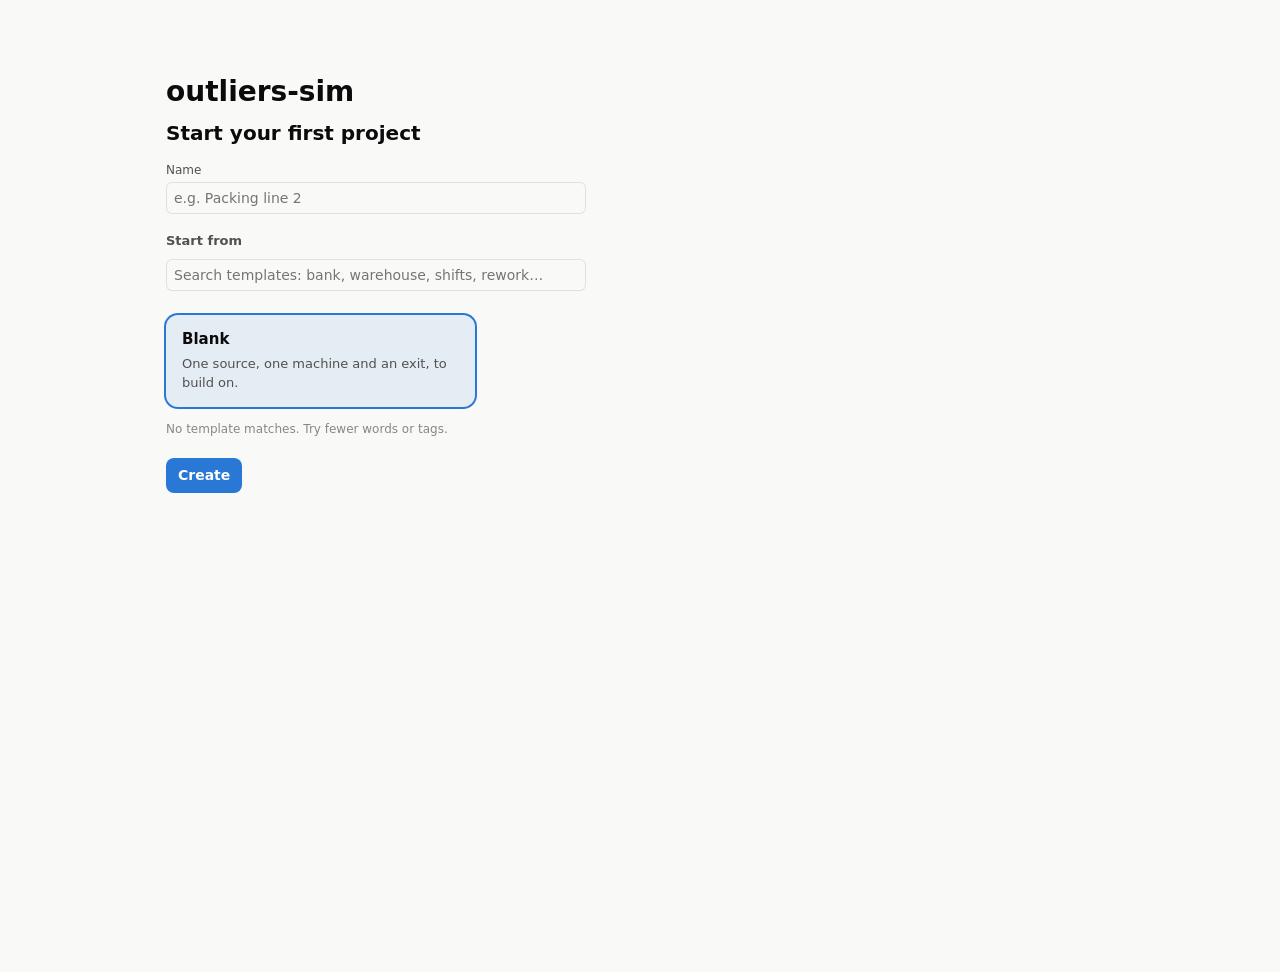
==== crates/cli/src/web/index.html @ a1c7b261 "Turn the examples into templates new projects start from A new data folder has no projects: the page" ====
<!doctype html>
<html lang="en">
<head>
<meta charset="utf-8">
<meta name="viewport" content="width=device-width, initial-scale=1">
<title>outliers-sim</title>
<link rel="stylesheet" href="common.css">
</head>
<body>
<main class="doors">
  <h1>outliers-sim</h1>
  <p id="lead">Discrete event simulation. Pick a project to work on.</p>
  <div id="notice"></div>
  <section id="create"></section>
  <div class="door-grid" id="projects"></div>
  <section id="archived"></section>
</main>
<script src="common.js"></script>
<script src="index.js"></script>
</body>
</html>
---- crates/cli/src/web/common.css ----
/* Shared styles for the outliers-sim pages. Light and dark tokens match the report. */
  :root {
    color-scheme: light;
    --page: #f9f9f7;
    --surface: #fcfcfb;
    --ink: #0b0b0b;
    --ink-2: #52514e;
    --muted: #898781;
    --grid: #e1e0d9;
    --axis: #c3c2b7;
    --ring: rgba(11, 11, 11, 0.10);
    --accent: #2a78d6;
    --accent-ink: #ffffff;
    --accent-wash: rgba(42, 120, 214, 0.10);
    --danger: #d03b3b;
    --danger-wash: rgba(208, 59, 59, 0.08);
    --changed: #eda100;
    --good: #1a8452;
    --good-wash: rgba(26, 132, 82, 0.10);
    /* Server states: same as the report (dataviz reference palette). */
    --busy: #2a78d6;
    --blocked: #eb6834;
    --failed: #1baf7a;
    --idle: #d6d5ce;
    --off: #898781;
    --belt: #b9b8b0;
    --part: #c98500;
    --object: #e4e3dc;
    /* Part types in the animation: distinct from the server-state colors. */
    --type-0: #c98500; --type-1: #7c4dcc; --type-2: #c2408a; --type-3: #0f8f99; --type-4: #8a5a2b; --type-5: #4b5563;
  }
  @media (prefers-color-scheme: dark) {
    :root:not([data-theme="light"]) {
      color-scheme: dark;
      --page: #0d0d0d; --surface: #1a1a19; --ink: #ffffff; --ink-2: #c3c2b7; --muted: #898781;
      --grid: #2c2c2a; --axis: #383835; --ring: rgba(255, 255, 255, 0.10);
      --accent: #3987e5; --accent-ink: #0b0b0b; --accent-wash: rgba(57, 135, 229, 0.16);
      --danger: #e66767; --danger-wash: rgba(230, 103, 103, 0.12); --changed: #c98500;
      --good: #3dbb84; --good-wash: rgba(61, 187, 132, 0.14);
      --busy: #3987e5; --blocked: #d95926; --failed: #199e70; --idle: #4a4a46; --off: #6b6a66;
      --belt: #4a4a46; --part: #eda100; --object: #2c2c2a;
      --type-0: #eda100; --type-1: #a98af0; --type-2: #e872b0; --type-3: #3fc1cb; --type-4: #c08a55; --type-5: #9ca3af;
    }
  }
  :root[data-theme="dark"] {
    color-scheme: dark;
    --page: #0d0d0d; --surface: #1a1a19; --ink: #ffffff; --ink-2: #c3c2b7; --muted: #898781;
    --grid: #2c2c2a; --axis: #383835; --ring: rgba(255, 255, 255, 0.10);
    --accent: #3987e5; --accent-ink: #0b0b0b; --accent-wash: rgba(57, 135, 229, 0.16);
    --danger: #e66767; --danger-wash: rgba(230, 103, 103, 0.12); --changed: #c98500;
    --good: #3dbb84; --good-wash: rgba(61, 187, 132, 0.14);
    --busy: #3987e5; --blocked: #d95926; --failed: #199e70; --idle: #4a4a46; --off: #6b6a66;
    --belt: #4a4a46; --part: #eda100; --object: #2c2c2a;
    --type-0: #eda100; --type-1: #a98af0; --type-2: #e872b0; --type-3: #3fc1cb; --type-4: #c08a55; --type-5: #9ca3af;
  }

  * { box-sizing: border-box; }
  html, body { height: 100%; }
  body {
    margin: 0; background: var(--page); color: var(--ink);
    font: 14px/1.45 system-ui, -apple-system, "Segoe UI", sans-serif;
  }
  button, input, select, textarea { font: inherit; color: inherit; }
  button {
    border: 0; border-radius: 8px; padding: 7px 12px; cursor: pointer;
    background: var(--surface); box-shadow: 0 0 0 1px var(--ring);
  }
  button:hover { box-shadow: 0 0 0 1px var(--axis); }
  button.primary, a.button.primary { background: var(--accent); color: var(--accent-ink); box-shadow: none; font-weight: 600; }
  a.button { display: inline-block; text-decoration: none; color: inherit; border-radius: 8px; padding: 7px 12px; background: var(--surface); box-shadow: 0 0 0 1px var(--ring); }
  a.button:hover { box-shadow: 0 0 0 1px var(--axis); }
  button:disabled { opacity: 0.5; cursor: default; }
  input, select, textarea {
    width: 100%; padding: 6px 8px; border-radius: 6px; border: 0;
    background: var(--page); box-shadow: inset 0 0 0 1px var(--ring);
  }
  textarea { resize: vertical; }
  input:focus, select:focus, textarea:focus, button:focus-visible { outline: 2px solid var(--accent); outline-offset: 1px; }

  .shell { display: flex; flex-direction: column; height: 100%; }
  .topbar { display: flex; align-items: center; gap: 16px; flex-wrap: wrap; padding: 10px 16px; background: var(--surface); box-shadow: 0 1px 0 var(--ring); position: relative; z-index: 1; }
  .topbar .back { color: var(--muted); text-decoration: none; font-size: 13px; }
  .topbar .back:hover { color: var(--accent); }
  .topbar #project-name { font-size: 16px; flex: 1; min-width: 0; overflow: hidden; text-overflow: ellipsis; white-space: nowrap; }
  .topbar .pages { display: flex; gap: 4px; }
  .topbar .pages a { text-decoration: none; color: var(--ink-2); padding: 6px 12px; border-radius: 8px; font-size: 13px; }
  .topbar .pages a:hover { background: var(--accent-wash); }
  .topbar .pages a.current { background: var(--accent-wash); color: var(--ink); font-weight: 600; }
  .app { display: grid; grid-template-columns: 220px 1fr; flex: 1; min-height: 0; }
  .app.single { grid-template-columns: 1fr; }
  aside {
    background: var(--surface); box-shadow: 1px 0 0 var(--ring);
    overflow-y: auto; padding: 16px 12px;
  }
  aside h2 { font-size: 12px; text-transform: uppercase; letter-spacing: 0.04em; color: var(--muted); margin: 2px 4px 6px; font-weight: 600; }
  .list button {
    display: block; width: 100%; text-align: left; box-shadow: none; background: none;
    padding: 6px 8px; border-radius: 6px;
  }
  .list button:hover { background: var(--accent-wash); }
  .list button.current { background: var(--accent-wash); font-weight: 600; }
  .list .sub { display: block; color: var(--muted); font-size: 12px; font-weight: 400; }
  .badge { font-size: 11px; padding: 1px 6px; border-radius: 99px; background: var(--page); color: var(--ink-2); box-shadow: 0 0 0 1px var(--ring); }
  .badge.bad { color: var(--danger); }

  main { overflow-y: auto; padding: 20px 24px 40px; min-width: 0; }
  .empty { color: var(--muted); margin-top: 80px; text-align: center; }
  .head { display: flex; align-items: flex-end; gap: 16px; flex-wrap: wrap; margin-bottom: 14px; }
  .head .titles { flex: 1; min-width: 240px; }
  .head h2 { font-size: 22px; margin: 0; }
  .head p { margin: 2px 0 0; color: var(--ink-2); }
  .tabs { display: flex; gap: 4px; margin: 4px 0 14px; border-bottom: 1px solid var(--grid); }
  .tabs button { box-shadow: none; background: none; border-radius: 6px 6px 0 0; padding: 8px 14px; color: var(--ink-2); }
  .tabs button.current { color: var(--ink); box-shadow: inset 0 -2px 0 var(--accent); font-weight: 600; }
  .card { background: var(--surface); border-radius: 12px; box-shadow: 0 0 0 1px var(--ring); padding: 16px; }
  .editor { display: grid; grid-template-columns: minmax(0, 1fr) 340px; gap: 16px; align-items: start; }
  .diagram svg { display: block; width: 100%; height: auto; touch-action: none; }
  /* No font-size here: the diagram is drawn in meters, and each label sets its own size. */
  .diagram text { fill: var(--ink-2); pointer-events: none; }
  .diagram .hit { cursor: pointer; }
  .diagram .selected { stroke: var(--accent); stroke-width: 3; }
  .diagram .invalid { stroke: var(--danger); stroke-width: 3; }
  .hint { color: var(--muted); font-size: 12px; margin: 8px 0 0; }

  .panel h3 { margin: 0 0 2px; font-size: 16px; }
  .panel .kind { color: var(--muted); font-size: 12px; margin-bottom: 12px; }
  .field { margin-bottom: 12px; }
  .field label { display: flex; justify-content: space-between; gap: 8px; font-size: 12px; color: var(--ink-2); margin-bottom: 3px; }
  .field.changed input, .field.changed select { box-shadow: inset 0 0 0 1px var(--changed), inset 3px 0 0 var(--changed); }
  .field.error input, .field.error select { box-shadow: inset 0 0 0 1px var(--danger), inset 3px 0 0 var(--danger); }
  .field .reset { font-size: 12px; padding: 0 4px; box-shadow: none; background: none; color: var(--accent); }
  .field .message { color: var(--danger); font-size: 12px; margin-top: 3px; }
  .group { border-top: 1px solid var(--grid); padding-top: 10px; margin-top: 4px; }
  .group-title { font-size: 12px; font-weight: 600; margin-bottom: 8px; color: var(--ink-2); }
  .row { display: flex; gap: 8px; }
  .row > * { flex: 1; }
  .order-item { display: flex; align-items: center; gap: 6px; margin-bottom: 4px; }
  .order-item span { flex: 1; }
  .order-item button { padding: 2px 8px; }

  .actions { display: flex; flex-wrap: wrap; gap: 8px; align-items: center; }
  .actions input { width: 220px; }
  .status { margin: 12px 0; padding: 10px 12px; border-radius: 8px; background: var(--danger-wash); color: var(--danger); }
  .status ul { margin: 4px 0 0; padding-left: 18px; }
  .status.ok { background: var(--accent-wash); color: var(--ink-2); }
  .progress { height: 6px; border-radius: 3px; background: var(--grid); overflow: hidden; margin-top: 8px; }
  .progress div { height: 100%; background: var(--accent); width: 0; transition: width 200ms; }

  .results-bar { display: flex; flex-wrap: wrap; gap: 8px; align-items: center; margin-bottom: 12px; }
  .results-bar .spacer { flex: 1; }
  .results-bar a { color: var(--accent); font-size: 13px; }
  iframe.report { width: 100%; height: calc(100vh - 230px); min-height: 500px; border: 0; border-radius: 12px; box-shadow: 0 0 0 1px var(--ring); background: var(--page); }
  .animation { position: relative; }
  .animation canvas { display: block; width: 100%; height: calc(100vh - 300px); min-height: 420px; border-radius: 12px; background: var(--surface); box-shadow: 0 0 0 1px var(--ring); touch-action: none; }
  .overlay { position: absolute; top: 10px; left: 12px; pointer-events: none; }
  .overlay .clock { font-size: 22px; font-weight: 600; font-variant-numeric: tabular-nums; }
  .overlay div { color: var(--ink-2); font-size: 12px; }
  .legend { position: absolute; top: 10px; right: 12px; display: grid; gap: 3px; font-size: 12px; color: var(--ink-2); pointer-events: none; }
  .legend span { display: flex; align-items: center; gap: 6px; }
  .legend i { width: 11px; height: 11px; border-radius: 3px; display: inline-block; }
  .player { display: flex; gap: 10px; align-items: center; margin-top: 10px; }
  .player input[type=range] { flex: 1; box-shadow: none; padding: 0; }
  .player select { width: auto; }
  .note { padding: 24px; color: var(--ink-2); }

  @media (max-width: 1100px) { .editor { grid-template-columns: 1fr; } }
  @media (max-width: 760px) {
    .app { grid-template-columns: 1fr; grid-template-rows: auto 1fr; }
    .app.single { grid-template-rows: 1fr; }
    aside { max-height: 25vh; box-shadow: 0 1px 0 var(--ring); }
    main { padding: 16px; }
  }

  /* Landing page (the project list) and shared bits for /modeling and /simulation. */
  .doors { max-width: 980px; margin: 8vh auto 40px; padding: 0 16px; }
  .doors h1 { font-size: 28px; margin: 0 0 6px; }
  .doors > p { color: var(--ink-2); margin: 0 0 28px; }
  .door-grid { display: grid; grid-template-columns: repeat(auto-fit, minmax(260px, 1fr)); gap: 16px; }
  a.door { display: block; text-decoration: none; color: inherit; background: var(--surface); border-radius: 14px; box-shadow: 0 0 0 1px var(--ring); padding: 22px; }
  a.door:hover { box-shadow: 0 0 0 2px var(--accent); }
  a.door h2 { margin: 0 0 6px; font-size: 18px; }
  a.door p { margin: 0; color: var(--ink-2); }
  a.door .who, .door .who { font-size: 12px; text-transform: uppercase; letter-spacing: 0.04em; color: var(--muted); margin-bottom: 10px; display: block; }
  .door { background: var(--surface); border-radius: 14px; box-shadow: 0 0 0 1px var(--ring); padding: 22px; }
  .door h2 { margin: 0 0 6px; font-size: 18px; }
  .door.project { display: flex; flex-direction: column; position: relative; }
  .door.project h2 { padding-right: 28px; }
  .door .more { position: absolute; top: 14px; right: 14px; box-shadow: none; background: none; color: var(--muted); padding: 2px 8px; font-size: 18px; line-height: 1; }
  .door .more:hover { color: var(--ink); background: var(--accent-wash); }
  .door .menu { position: absolute; top: 42px; right: 14px; z-index: 2; display: grid; min-width: 200px; padding: 4px; border-radius: 10px; background: var(--surface); box-shadow: 0 0 0 1px var(--ring), 0 8px 24px rgba(0, 0, 0, 0.12); }
  .door .menu button { box-shadow: none; background: none; text-align: left; padding: 7px 10px; }
  .door .menu button:hover { background: var(--accent-wash); }
  .door.editing { box-shadow: 0 0 0 2px var(--accent); }
  .door.editing .status { margin: 0 0 12px; }
  .notice { display: flex; align-items: center; gap: 8px; margin: 0 0 16px; }
  .notice .close { margin-left: auto; color: var(--muted); font-size: 16px; }
  #archived { margin-top: 28px; }
  #archived > .link { padding: 2px 0; color: var(--muted); }
  .archived-list { display: grid; gap: 6px; margin-top: 10px; }
  .archived { display: flex; align-items: center; gap: 12px; flex-wrap: wrap; padding: 10px 14px; border-radius: 10px; background: var(--surface); box-shadow: 0 0 0 1px var(--ring); }
  .archived .name { flex: 1; min-width: 200px; }
  .archived .row-actions, .archived .confirm { display: flex; align-items: center; gap: 8px; flex-wrap: wrap; }
  .archived .confirm { color: var(--danger); font-size: 13px; }
  button.danger { background: var(--danger); color: var(--accent-ink); box-shadow: none; font-weight: 600; }
  .door.project > p { margin: 0 0 16px; color: var(--ink-2); flex: 1; }
  .door.project .actions { display: grid; grid-template-columns: 1fr 1fr; gap: 8px; }
  .door.project .actions > * { text-align: center; padding-left: 6px; padding-right: 6px; }
  button.door.new { text-align: left; background: none; box-shadow: inset 0 0 0 1px var(--axis); border: 1px dashed transparent; color: var(--ink-2); }
  button.door.new:hover { box-shadow: inset 0 0 0 2px var(--accent); color: var(--ink); }
  button.door.new p { margin: 0; }
  /* New project: blank, a template (search and tags), or a copy. */
  .creating h2 { font-size: 20px; margin: 0 0 14px; }
  .creating .field.name { max-width: 420px; }
  .creating .start-from { font-size: 13px; color: var(--ink-2); margin: 18px 0 8px; font-weight: 600; }
  .finder input { max-width: 420px; }
  .tags { display: flex; flex-wrap: wrap; gap: 6px; margin: 10px 0 14px; }
  .tag { padding: 3px 10px; border-radius: 99px; font-size: 12px; color: var(--ink-2); }
  .tag.on { background: var(--accent); color: var(--accent-ink); box-shadow: none; }
  .choices { display: grid; grid-template-columns: repeat(auto-fill, minmax(240px, 1fr)); gap: 10px; }
  .choice { display: flex; flex-direction: column; gap: 4px; text-align: left; padding: 14px 16px; border-radius: 12px; }
  .choice b { font-size: 15px; }
  .choice > span { color: var(--ink-2); font-size: 13px; }
  .choice.selected { box-shadow: 0 0 0 2px var(--accent); background: var(--accent-wash); }
  .choice .chips { display: flex; flex-wrap: wrap; gap: 4px; margin-top: 4px; }
  .choice .chips i { font-style: normal; font-size: 11px; color: var(--muted); background: var(--page); padding: 1px 7px; border-radius: 99px; box-shadow: 0 0 0 1px var(--ring); }
  .choices .none { grid-column: 1 / -1; margin: 4px 0; }
  .creating .field.copy { max-width: 420px; margin-top: 16px; }
  .creating .status { margin: 12px 0; max-width: 560px; }
  .creating > .actions { margin-top: 16px; }
  .empty a { color: var(--accent); }
  svg.icon { width: 18px; height: 18px; vertical-align: -4px; margin-right: 6px; fill: none; stroke: currentColor; stroke-width: 2; stroke-linecap: round; stroke-linejoin: round; }
  svg.icon .dot { fill: currentColor; stroke: none; }
  .versions { font-size: 13px; }
  .versions .item { padding: 6px 8px; border-radius: 6px; }
  .versions .item .sub { display: block; color: var(--muted); font-size: 12px; }
  .pill { font-size: 11px; padding: 1px 7px; border-radius: 99px; background: var(--accent-wash); color: var(--accent); font-weight: 600; }
  .stack { display: grid; gap: 14px; }


  /* /simulation: decisions, scenarios and comparisons. */
  .scenario-grid { display: grid; grid-template-columns: minmax(0, 1fr) minmax(0, 1fr); gap: 16px; align-items: start; }
  @media (max-width: 1100px) { .scenario-grid { grid-template-columns: 1fr; } }
  .card-title { margin: 0 0 4px; font-size: 16px; }
  .sub { display: block; color: var(--muted); font-size: 12px; font-weight: 400; }
  dl.decisions { margin: 0; display: grid; grid-template-columns: minmax(0, 1fr) minmax(0, 1fr); gap: 8px 16px; }
  dl.decisions dt { font-weight: 600; }
  dl.decisions dd { margin: 0; }
  dl.decisions .now { color: var(--muted); }
  .scenarios { display: grid; gap: 4px; margin-bottom: 4px; }
  .scenario { display: flex; align-items: center; gap: 6px; padding: 6px 8px; border-radius: 8px; }
  .scenario.selected { background: var(--accent-wash); }
  .scenario label { flex: 1; display: flex; gap: 10px; align-items: flex-start; cursor: pointer; }
  .scenario input[type=checkbox] { width: auto; margin-top: 3px; box-shadow: none; }
  button.link { box-shadow: none; background: none; color: var(--accent); padding: 2px 6px; font-size: 13px; }
  button.link.danger { color: var(--danger); }
  .scenario-form { border-top: 1px solid var(--grid); margin-top: 10px; padding-top: 12px; }
  .number { display: flex; align-items: center; gap: 8px; flex-wrap: wrap; }
  .number input { width: 110px; }
  .section-title { font-size: 16px; margin: 24px 0 8px; }
  .headline { font-size: 16px; margin: 0 0 14px; padding-left: 20px; }
  .headline li { margin: 3px 0; }
  .table-wrap { overflow-x: auto; border-radius: 12px; box-shadow: 0 0 0 1px var(--ring); background: var(--surface); }
  table.compare-table { border-collapse: collapse; width: 100%; font-variant-numeric: tabular-nums; }
  .compare-table th, .compare-table td { text-align: left; vertical-align: top; padding: 10px 14px; border-bottom: 1px solid var(--grid); }
  .compare-table thead th { font-size: 13px; background: var(--page); }
  .compare-table tr:last-child th, .compare-table tr:last-child td { border-bottom: 0; }
  .compare-table td.now { color: var(--ink-2); font-size: 16px; }
  .compare-table td span { display: block; }
  .compare-table .value { font-size: 16px; font-weight: 600; }
  .compare-table .change { color: var(--ink-2); }
  .compare-table .range { color: var(--muted); font-size: 12px; }
  .compare-table td.best { background: var(--good-wash); }
  .best-tag { font-size: 11px; font-weight: 600; text-transform: uppercase; letter-spacing: 0.04em; color: var(--good); margin-top: 2px; }
  .verdict { font-size: 12px; font-weight: 600; margin-top: 4px; }
  .verdict.better { color: var(--good); }
  .verdict.worse { color: var(--danger); }
  .verdict.same, .verdict.neutral { color: var(--muted); font-weight: 400; }
  .words-grid { display: grid; grid-template-columns: repeat(auto-fit, minmax(320px, 1fr)); gap: 12px; }
  .words { background: var(--surface); border-radius: 12px; box-shadow: 0 0 0 1px var(--ring); padding: 12px 16px; }
  .words h4 { margin: 0 0 6px; }
  .words ul { margin: 0; padding-left: 18px; color: var(--ink-2); }
  .words li { margin: 3px 0; }

  /* /modeling: the For managers tab. */
  button.expose { box-shadow: none; background: none; color: var(--accent); font-size: 12px; padding: 2px 0; margin-top: 3px; }
  button.expose.on { color: var(--ink-2); }
  .decision-edit .title-input { font-weight: 600; font-size: 15px; }
  .options { display: grid; gap: 10px; margin-top: 4px; }
  .option { padding: 8px 10px; border-radius: 8px; background: var(--page); box-shadow: inset 0 0 0 1px var(--ring); }
  .option .row { align-items: center; }
  .option .row > .pill, .option .row > button { flex: 0 0 auto; }
  ul.changes { margin: 6px 0 0; padding-left: 18px; font-size: 12px; color: var(--ink-2); }
  code { font: 12px ui-monospace, SFMono-Regular, Menlo, monospace; }
  .result-row { align-items: center; margin-bottom: 6px; }
  .result-row > select { flex: 0 0 150px; }
  .offer { margin-top: 12px; max-width: 560px; }

  /* /modeling: drawing the model. */
  .toolbar { display: flex; flex-wrap: wrap; gap: 6px; margin-bottom: 10px; }
  .toolbar button { padding: 5px 10px; font-size: 13px; }
  .diagram svg .object { cursor: grab; }
  .diagram svg.connecting .object { cursor: crosshair; }
  .field.dist .params { display: grid; grid-template-columns: repeat(auto-fit, minmax(90px, 1fr)); gap: 6px; margin-top: 6px; }
  .field.dist .param { display: block; font-size: 11px; color: var(--muted); margin: 0; }
  .field.dist .param input { margin-top: 2px; font-size: 14px; color: var(--ink); }
  label.check { display: flex; align-items: center; gap: 8px; font-size: 13px; color: var(--ink-2); margin: 0 0 12px; cursor: pointer; }
  label.check input { width: auto; box-shadow: none; }
  .schedule { border-top: 1px dashed var(--grid); padding-top: 8px; }
  .days { display: flex; flex-wrap: wrap; gap: 4px 10px; margin-top: 6px; }
  .days .day { display: flex; align-items: center; gap: 4px; font-size: 12px; color: var(--ink-2); margin: 0; }
  .days input { width: auto; box-shadow: none; }
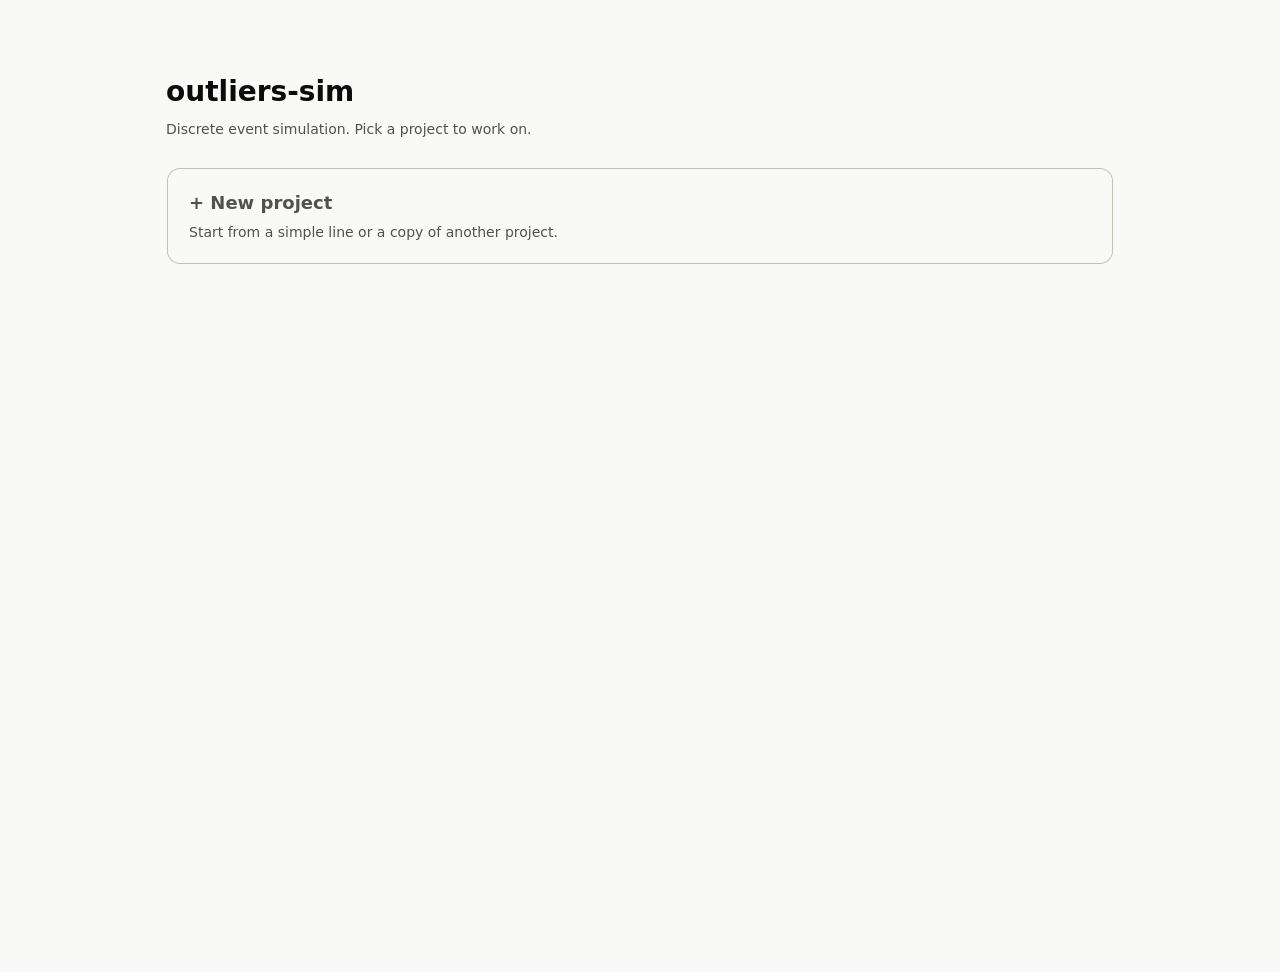
==== commit 147c2cea: "Merge pull request #20 from GusFurtado/project-management Rename, describe, archive, restore and del" ====
--- a/crates/cli/src/web/index.html
+++ b/crates/cli/src/web/index.html
@@ -9,9 +9,8 @@
 <body>
 <main class="doors">
   <h1>outliers-sim</h1>
-  <p id="lead">Discrete event simulation. Pick a project to work on.</p>
+  <p>Discrete event simulation. Pick a project to work on.</p>
   <div id="notice"></div>
-  <section id="create"></section>
   <div class="door-grid" id="projects"></div>
   <section id="archived"></section>
 </main>
--- a/crates/cli/src/web/common.css
+++ b/crates/cli/src/web/common.css
@@ -208,25 +208,8 @@
   button.door.new { text-align: left; background: none; box-shadow: inset 0 0 0 1px var(--axis); border: 1px dashed transparent; color: var(--ink-2); }
   button.door.new:hover { box-shadow: inset 0 0 0 2px var(--accent); color: var(--ink); }
   button.door.new p { margin: 0; }
-  /* New project: blank, a template (search and tags), or a copy. */
-  .creating h2 { font-size: 20px; margin: 0 0 14px; }
-  .creating .field.name { max-width: 420px; }
-  .creating .start-from { font-size: 13px; color: var(--ink-2); margin: 18px 0 8px; font-weight: 600; }
-  .finder input { max-width: 420px; }
-  .tags { display: flex; flex-wrap: wrap; gap: 6px; margin: 10px 0 14px; }
-  .tag { padding: 3px 10px; border-radius: 99px; font-size: 12px; color: var(--ink-2); }
-  .tag.on { background: var(--accent); color: var(--accent-ink); box-shadow: none; }
-  .choices { display: grid; grid-template-columns: repeat(auto-fill, minmax(240px, 1fr)); gap: 10px; }
-  .choice { display: flex; flex-direction: column; gap: 4px; text-align: left; padding: 14px 16px; border-radius: 12px; }
-  .choice b { font-size: 15px; }
-  .choice > span { color: var(--ink-2); font-size: 13px; }
-  .choice.selected { box-shadow: 0 0 0 2px var(--accent); background: var(--accent-wash); }
-  .choice .chips { display: flex; flex-wrap: wrap; gap: 4px; margin-top: 4px; }
-  .choice .chips i { font-style: normal; font-size: 11px; color: var(--muted); background: var(--page); padding: 1px 7px; border-radius: 99px; box-shadow: 0 0 0 1px var(--ring); }
-  .choices .none { grid-column: 1 / -1; margin: 4px 0; }
-  .creating .field.copy { max-width: 420px; margin-top: 16px; }
-  .creating .status { margin: 12px 0; max-width: 560px; }
-  .creating > .actions { margin-top: 16px; }
+  .door.new-project { box-shadow: 0 0 0 2px var(--accent); }
+  .door.new-project .status { margin: 0 0 12px; }
   .empty a { color: var(--accent); }
   svg.icon { width: 18px; height: 18px; vertical-align: -4px; margin-right: 6px; fill: none; stroke: currentColor; stroke-width: 2; stroke-linecap: round; stroke-linejoin: round; }
   svg.icon .dot { fill: currentColor; stroke: none; }
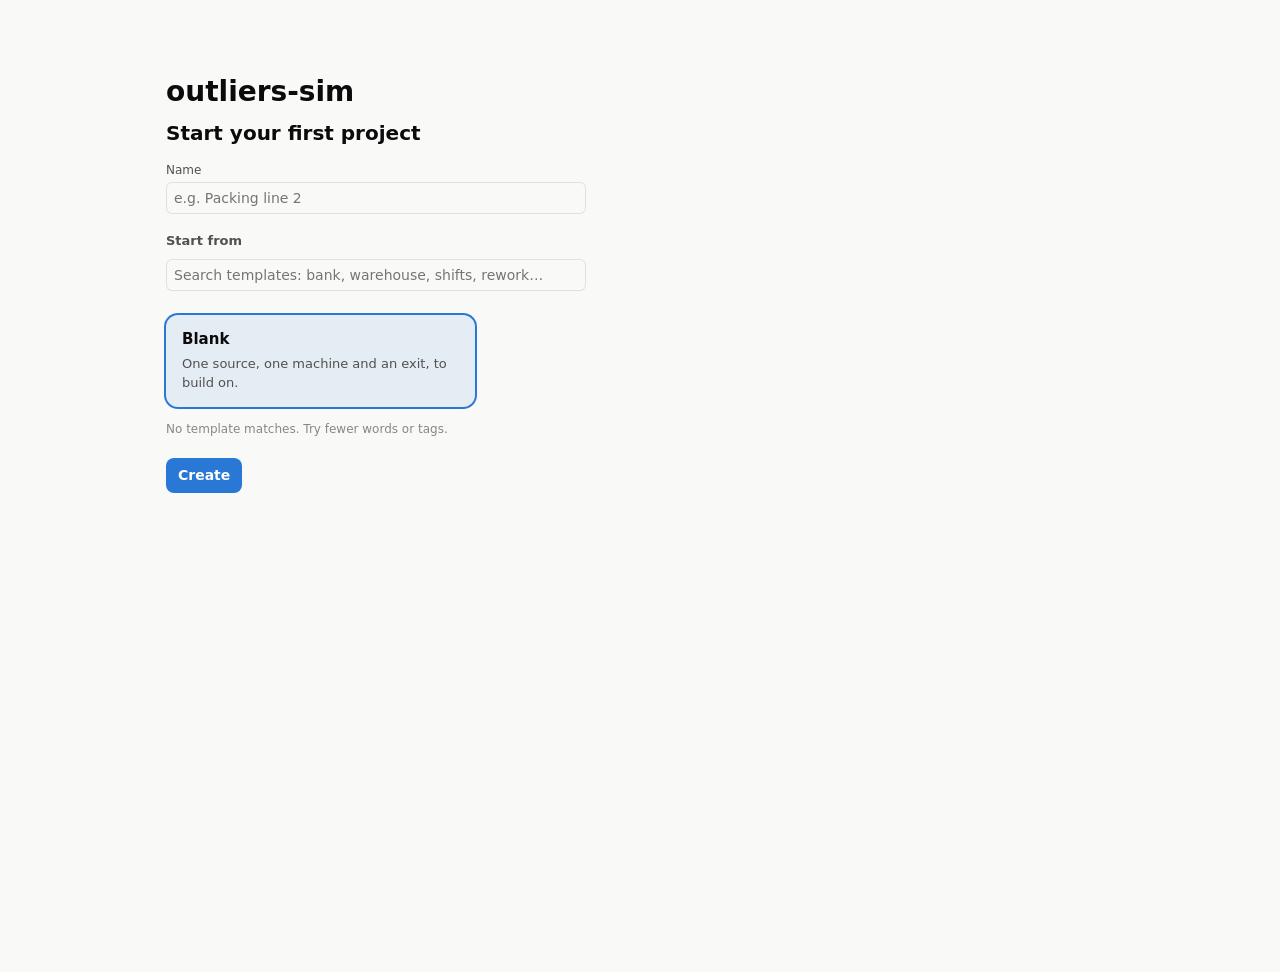
==== commit d879cdd5: "Merge pull request #21 from GusFurtado/industry-examples Templates: start projects blank or from sea" ====
--- a/crates/cli/src/web/index.html
+++ b/crates/cli/src/web/index.html
@@ -9,8 +9,9 @@
 <body>
 <main class="doors">
   <h1>outliers-sim</h1>
-  <p>Discrete event simulation. Pick a project to work on.</p>
+  <p id="lead">Discrete event simulation. Pick a project to work on.</p>
   <div id="notice"></div>
+  <section id="create"></section>
   <div class="door-grid" id="projects"></div>
   <section id="archived"></section>
 </main>
--- a/crates/cli/src/web/common.css
+++ b/crates/cli/src/web/common.css
@@ -208,8 +208,25 @@
   button.door.new { text-align: left; background: none; box-shadow: inset 0 0 0 1px var(--axis); border: 1px dashed transparent; color: var(--ink-2); }
   button.door.new:hover { box-shadow: inset 0 0 0 2px var(--accent); color: var(--ink); }
   button.door.new p { margin: 0; }
-  .door.new-project { box-shadow: 0 0 0 2px var(--accent); }
-  .door.new-project .status { margin: 0 0 12px; }
+  /* New project: blank, a template (search and tags), or a copy. */
+  .creating h2 { font-size: 20px; margin: 0 0 14px; }
+  .creating .field.name { max-width: 420px; }
+  .creating .start-from { font-size: 13px; color: var(--ink-2); margin: 18px 0 8px; font-weight: 600; }
+  .finder input { max-width: 420px; }
+  .tags { display: flex; flex-wrap: wrap; gap: 6px; margin: 10px 0 14px; }
+  .tag { padding: 3px 10px; border-radius: 99px; font-size: 12px; color: var(--ink-2); }
+  .tag.on { background: var(--accent); color: var(--accent-ink); box-shadow: none; }
+  .choices { display: grid; grid-template-columns: repeat(auto-fill, minmax(240px, 1fr)); gap: 10px; }
+  .choice { display: flex; flex-direction: column; gap: 4px; text-align: left; padding: 14px 16px; border-radius: 12px; }
+  .choice b { font-size: 15px; }
+  .choice > span { color: var(--ink-2); font-size: 13px; }
+  .choice.selected { box-shadow: 0 0 0 2px var(--accent); background: var(--accent-wash); }
+  .choice .chips { display: flex; flex-wrap: wrap; gap: 4px; margin-top: 4px; }
+  .choice .chips i { font-style: normal; font-size: 11px; color: var(--muted); background: var(--page); padding: 1px 7px; border-radius: 99px; box-shadow: 0 0 0 1px var(--ring); }
+  .choices .none { grid-column: 1 / -1; margin: 4px 0; }
+  .creating .field.copy { max-width: 420px; margin-top: 16px; }
+  .creating .status { margin: 12px 0; max-width: 560px; }
+  .creating > .actions { margin-top: 16px; }
   .empty a { color: var(--accent); }
   svg.icon { width: 18px; height: 18px; vertical-align: -4px; margin-right: 6px; fill: none; stroke: currentColor; stroke-width: 2; stroke-linecap: round; stroke-linejoin: round; }
   svg.icon .dot { fill: currentColor; stroke: none; }
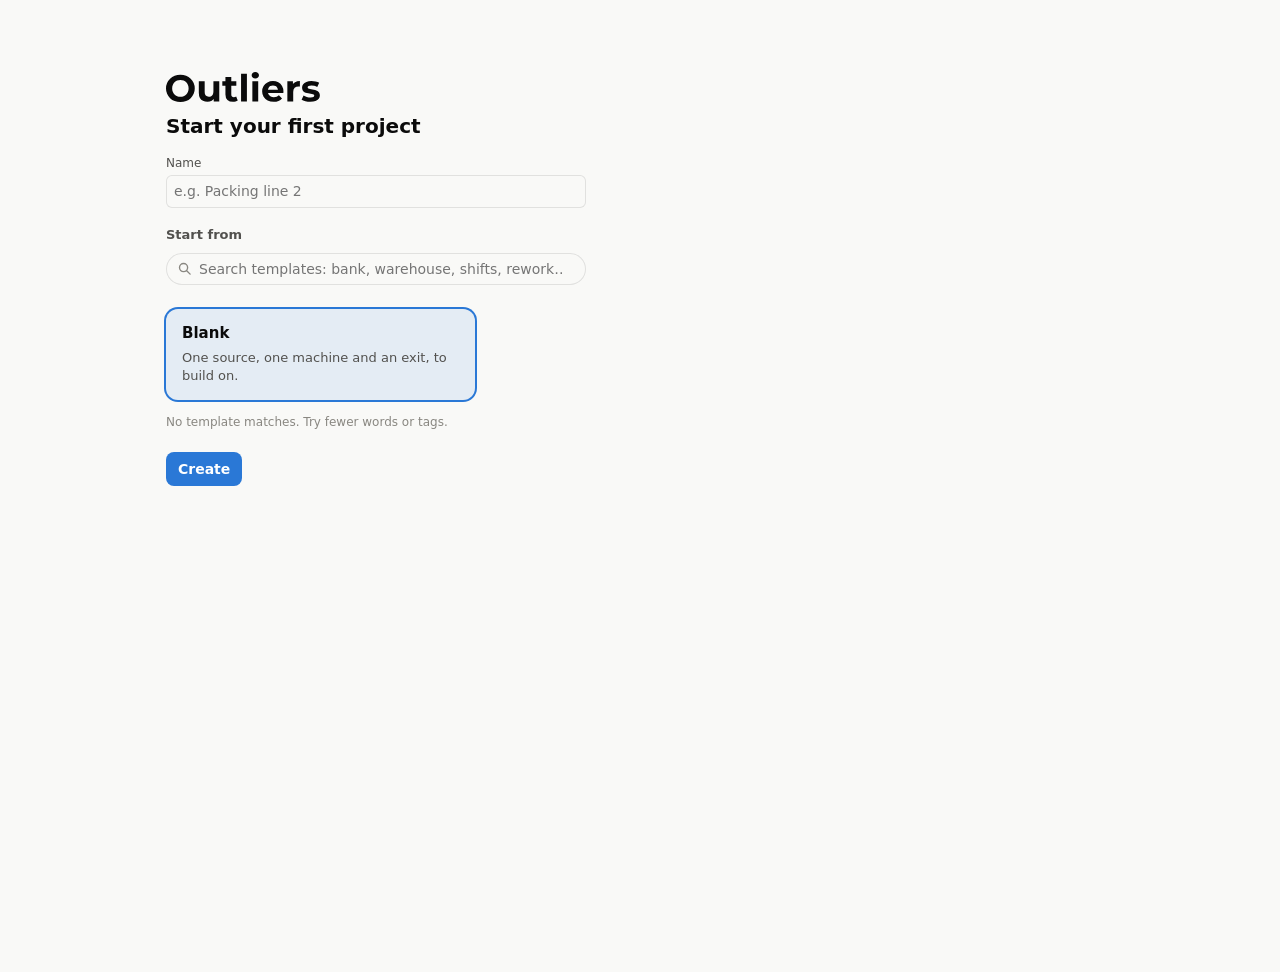
==== commit be1f3b78: "Landing page polish: Outliers wordmark, archive caret, search icon - Head the project list with "Out" ====
--- a/crates/cli/src/web/index.html
+++ b/crates/cli/src/web/index.html
@@ -8,7 +8,8 @@
 </head>
 <body>
 <main class="doors">
-  <h1>outliers-sim</h1>
+  <!-- "Outliers" in Montserrat Bold, outlined so the page loads no font. -->
+  <h1 class="brand"><svg viewBox="39 -787 4097 799" role="img" aria-label="Outliers"><path d="M423 12Q340 12 270 -15Q199 -42 148 -91Q96 -140 68 -206Q39 -272 39 -350Q39 -428 68 -494Q96 -560 148 -609Q200 -658 270 -685Q340 -712 422 -712Q505 -712 575 -685Q644 -658 696 -609Q747 -560 776 -495Q805 -429 805 -350Q805 -272 776 -205Q747 -139 696 -91Q644 -42 575 -15Q505 12 423 12ZM422 -126Q469 -126 509 -142Q548 -158 578 -188Q608 -218 624 -259Q641 -300 641 -350Q641 -400 624 -441Q608 -482 578 -512Q549 -542 509 -558Q469 -574 422 -574Q375 -574 335 -558Q296 -542 266 -512Q236 -482 220 -441Q203 -400 203 -350Q203 -301 220 -259Q236 -218 266 -188Q295 -158 335 -142Q375 -126 422 -126ZM1143 8Q1076 8 1024 -18Q971 -44 942 -97Q913 -151 913 -234V-538H1069V-257Q1069 -190 1097 -158Q1126 -127 1178 -127Q1214 -127 1242 -143Q1270 -158 1286 -191Q1302 -223 1302 -272V-538H1458V0H1310V-148L1337 -105Q1310 -49 1257 -21Q1205 8 1143 8ZM1823 8Q1728 8 1675 -41Q1622 -89 1622 -185V-657H1778V-187Q1778 -153 1796 -135Q1814 -116 1845 -116Q1882 -116 1908 -136L1950 -26Q1926 -9 1893 -1Q1859 8 1823 8ZM1539 -418V-538H1912V-418ZM2038 0V-742H2194V0ZM2339 0V-538H2495V0ZM2417 -613Q2374 -613 2347 -638Q2320 -663 2320 -700Q2320 -737 2347 -762Q2374 -787 2417 -787Q2461 -787 2488 -763Q2515 -740 2515 -703Q2515 -664 2488 -638Q2461 -613 2417 -613ZM2907 8Q2815 8 2746 -28Q2676 -64 2638 -127Q2600 -189 2600 -269Q2600 -350 2638 -412Q2675 -475 2740 -510Q2805 -546 2887 -546Q2966 -546 3029 -512Q3093 -479 3130 -416Q3167 -354 3167 -267Q3167 -258 3166 -246Q3165 -235 3164 -225H2727V-316H3082L3022 -289Q3022 -331 3005 -362Q2988 -393 2958 -411Q2928 -428 2888 -428Q2848 -428 2817 -411Q2787 -393 2770 -362Q2753 -330 2753 -287V-263Q2753 -219 2773 -186Q2792 -152 2828 -135Q2863 -117 2911 -117Q2954 -117 2986 -130Q3019 -143 3046 -169L3129 -79Q3092 -37 3036 -15Q2980 8 2907 8ZM3271 0V-538H3420V-386L3399 -430Q3423 -487 3476 -516Q3529 -546 3605 -546V-402Q3595 -403 3587 -404Q3579 -404 3570 -404Q3506 -404 3466 -368Q3427 -331 3427 -254V0ZM3883 8Q3814 8 3751 -9Q3687 -25 3650 -50L3702 -162Q3739 -139 3789 -124Q3840 -110 3889 -110Q3943 -110 3966 -123Q3988 -136 3988 -159Q3988 -178 3971 -188Q3953 -197 3924 -202Q3895 -207 3861 -212Q3826 -217 3791 -226Q3756 -234 3727 -251Q3698 -268 3681 -297Q3663 -326 3663 -372Q3663 -423 3693 -462Q3722 -501 3778 -523Q3834 -546 3912 -546Q3967 -546 4024 -534Q4081 -522 4119 -499L4067 -388Q4028 -411 3988 -419Q3949 -428 3912 -428Q3860 -428 3836 -414Q3812 -400 3812 -378Q3812 -358 3829 -348Q3847 -338 3876 -332Q3905 -326 3939 -322Q3974 -317 4009 -308Q4044 -299 4072 -283Q4101 -266 4119 -237Q4137 -209 4137 -163Q4137 -113 4107 -75Q4077 -36 4020 -14Q3964 8 3883 8Z"/></svg></h1>
   <p id="lead">Discrete event simulation. Pick a project to work on.</p>
   <div id="notice"></div>
   <section id="create"></section>
--- a/crates/cli/src/web/common.css
+++ b/crates/cli/src/web/common.css
@@ -174,6 +174,8 @@
   /* Landing page (the project list) and shared bits for /modeling and /simulation. */
   .doors { max-width: 980px; margin: 8vh auto 40px; padding: 0 16px; }
   .doors h1 { font-size: 28px; margin: 0 0 6px; }
+  .doors h1.brand { margin-bottom: 10px; line-height: 0; }
+  .brand svg { height: 30px; width: auto; fill: currentColor; }
   .doors > p { color: var(--ink-2); margin: 0 0 28px; }
   .door-grid { display: grid; grid-template-columns: repeat(auto-fit, minmax(260px, 1fr)); gap: 16px; }
   a.door { display: block; text-decoration: none; color: inherit; background: var(--surface); border-radius: 14px; box-shadow: 0 0 0 1px var(--ring); padding: 22px; }
@@ -195,7 +197,10 @@
   .notice { display: flex; align-items: center; gap: 8px; margin: 0 0 16px; }
   .notice .close { margin-left: auto; color: var(--muted); font-size: 16px; }
   #archived { margin-top: 28px; }
-  #archived > .link { padding: 2px 0; color: var(--muted); }
+  #archived > .link { padding: 2px 0; color: var(--muted); display: inline-flex; align-items: center; gap: 4px; }
+  #archived > .link:hover { color: var(--ink); }
+  .caret { width: 14px; height: 14px; fill: none; stroke: currentColor; stroke-width: 2.2; stroke-linecap: round; stroke-linejoin: round; transition: transform 0.15s; }
+  [aria-expanded="true"] > .caret { transform: rotate(90deg); }
   .archived-list { display: grid; gap: 6px; margin-top: 10px; }
   .archived { display: flex; align-items: center; gap: 12px; flex-wrap: wrap; padding: 10px 14px; border-radius: 10px; background: var(--surface); box-shadow: 0 0 0 1px var(--ring); }
   .archived .name { flex: 1; min-width: 200px; }
@@ -212,7 +217,10 @@
   .creating h2 { font-size: 20px; margin: 0 0 14px; }
   .creating .field.name { max-width: 420px; }
   .creating .start-from { font-size: 13px; color: var(--ink-2); margin: 18px 0 8px; font-weight: 600; }
-  .finder input { max-width: 420px; }
+  /* A search box, not a form field: rounded, with a magnifying glass. */
+  .search { position: relative; max-width: 420px; }
+  .search svg { position: absolute; left: 11px; top: 50%; width: 15px; height: 15px; margin-top: -7.5px; pointer-events: none; fill: none; stroke: var(--muted); stroke-width: 2.2; stroke-linecap: round; }
+  .search input { padding-left: 33px; border-radius: 99px; }
   .tags { display: flex; flex-wrap: wrap; gap: 6px; margin: 10px 0 14px; }
   .tag { padding: 3px 10px; border-radius: 99px; font-size: 12px; color: var(--ink-2); }
   .tag.on { background: var(--accent); color: var(--accent-ink); box-shadow: none; }
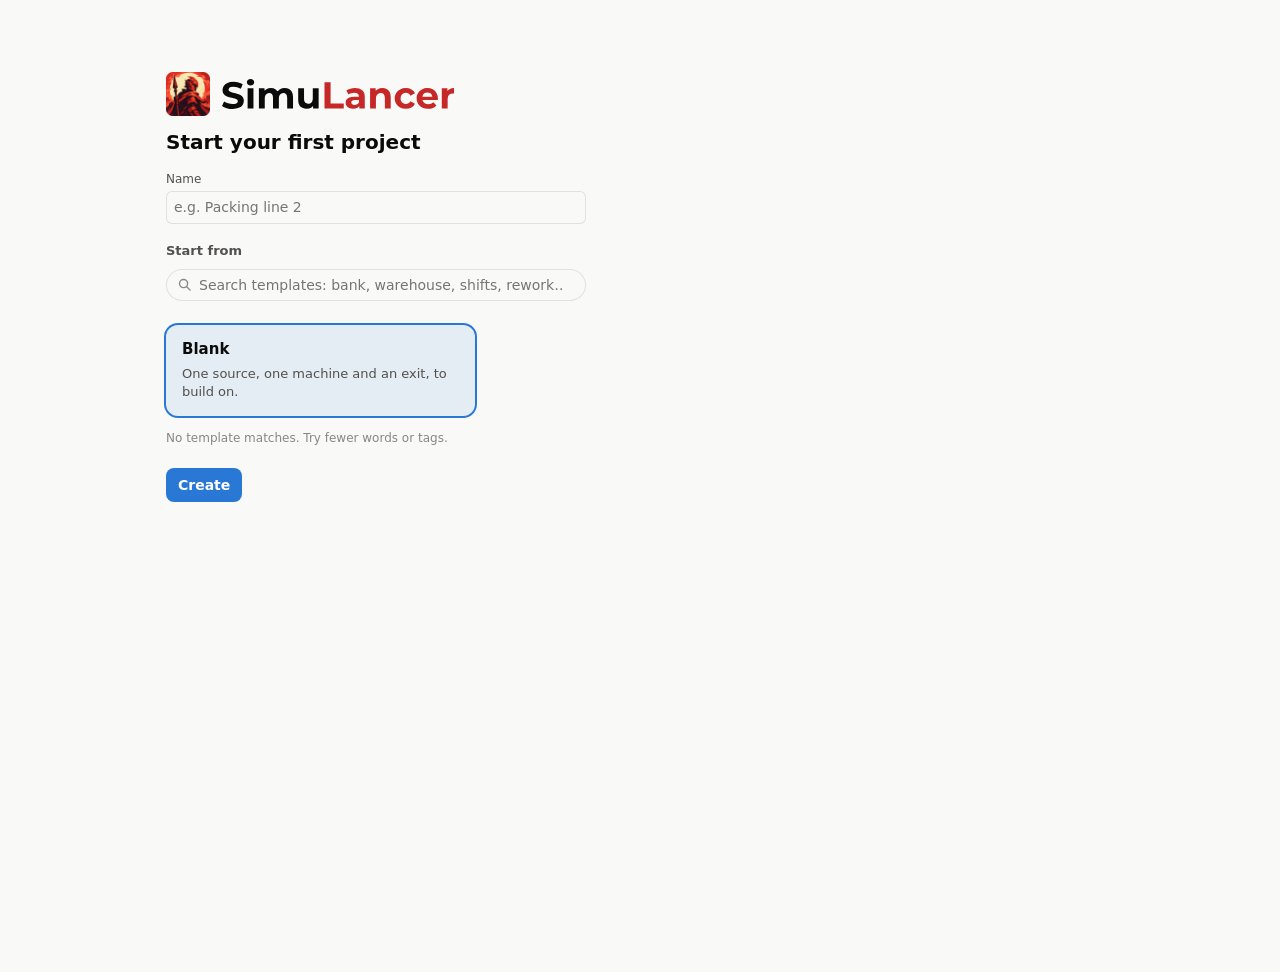
==== commit 7989d98c: "Give SimuLancer the Dragoon icon and a brand color The Dragoon from the shared RPG-class icon set be" ====
--- a/crates/cli/src/web/index.html
+++ b/crates/cli/src/web/index.html
@@ -3,13 +3,16 @@
 <head>
 <meta charset="utf-8">
 <meta name="viewport" content="width=device-width, initial-scale=1">
-<title>outliers-sim</title>
+<title>SimuLancer</title>
 <link rel="stylesheet" href="common.css">
+<link rel="icon" type="image/png" sizes="32x32" href="favicon-32.png">
+<link rel="apple-touch-icon" href="icon-180.png">
 </head>
 <body>
 <main class="doors">
-  <!-- "Outliers" in Montserrat Bold, outlined so the page loads no font. -->
-  <h1 class="brand"><svg viewBox="39 -787 4097 799" role="img" aria-label="Outliers"><path d="M423 12Q340 12 270 -15Q199 -42 148 -91Q96 -140 68 -206Q39 -272 39 -350Q39 -428 68 -494Q96 -560 148 -609Q200 -658 270 -685Q340 -712 422 -712Q505 -712 575 -685Q644 -658 696 -609Q747 -560 776 -495Q805 -429 805 -350Q805 -272 776 -205Q747 -139 696 -91Q644 -42 575 -15Q505 12 423 12ZM422 -126Q469 -126 509 -142Q548 -158 578 -188Q608 -218 624 -259Q641 -300 641 -350Q641 -400 624 -441Q608 -482 578 -512Q549 -542 509 -558Q469 -574 422 -574Q375 -574 335 -558Q296 -542 266 -512Q236 -482 220 -441Q203 -400 203 -350Q203 -301 220 -259Q236 -218 266 -188Q295 -158 335 -142Q375 -126 422 -126ZM1143 8Q1076 8 1024 -18Q971 -44 942 -97Q913 -151 913 -234V-538H1069V-257Q1069 -190 1097 -158Q1126 -127 1178 -127Q1214 -127 1242 -143Q1270 -158 1286 -191Q1302 -223 1302 -272V-538H1458V0H1310V-148L1337 -105Q1310 -49 1257 -21Q1205 8 1143 8ZM1823 8Q1728 8 1675 -41Q1622 -89 1622 -185V-657H1778V-187Q1778 -153 1796 -135Q1814 -116 1845 -116Q1882 -116 1908 -136L1950 -26Q1926 -9 1893 -1Q1859 8 1823 8ZM1539 -418V-538H1912V-418ZM2038 0V-742H2194V0ZM2339 0V-538H2495V0ZM2417 -613Q2374 -613 2347 -638Q2320 -663 2320 -700Q2320 -737 2347 -762Q2374 -787 2417 -787Q2461 -787 2488 -763Q2515 -740 2515 -703Q2515 -664 2488 -638Q2461 -613 2417 -613ZM2907 8Q2815 8 2746 -28Q2676 -64 2638 -127Q2600 -189 2600 -269Q2600 -350 2638 -412Q2675 -475 2740 -510Q2805 -546 2887 -546Q2966 -546 3029 -512Q3093 -479 3130 -416Q3167 -354 3167 -267Q3167 -258 3166 -246Q3165 -235 3164 -225H2727V-316H3082L3022 -289Q3022 -331 3005 -362Q2988 -393 2958 -411Q2928 -428 2888 -428Q2848 -428 2817 -411Q2787 -393 2770 -362Q2753 -330 2753 -287V-263Q2753 -219 2773 -186Q2792 -152 2828 -135Q2863 -117 2911 -117Q2954 -117 2986 -130Q3019 -143 3046 -169L3129 -79Q3092 -37 3036 -15Q2980 8 2907 8ZM3271 0V-538H3420V-386L3399 -430Q3423 -487 3476 -516Q3529 -546 3605 -546V-402Q3595 -403 3587 -404Q3579 -404 3570 -404Q3506 -404 3466 -368Q3427 -331 3427 -254V0ZM3883 8Q3814 8 3751 -9Q3687 -25 3650 -50L3702 -162Q3739 -139 3789 -124Q3840 -110 3889 -110Q3943 -110 3966 -123Q3988 -136 3988 -159Q3988 -178 3971 -188Q3953 -197 3924 -202Q3895 -207 3861 -212Q3826 -217 3791 -226Q3756 -234 3727 -251Q3698 -268 3681 -297Q3663 -326 3663 -372Q3663 -423 3693 -462Q3722 -501 3778 -523Q3834 -546 3912 -546Q3967 -546 4024 -534Q4081 -522 4119 -499L4067 -388Q4028 -411 3988 -419Q3949 -428 3912 -428Q3860 -428 3836 -414Q3812 -400 3812 -378Q3812 -358 3829 -348Q3847 -338 3876 -332Q3905 -326 3939 -322Q3974 -317 4009 -308Q4044 -299 4072 -283Q4101 -266 4119 -237Q4137 -209 4137 -163Q4137 -113 4107 -75Q4077 -36 4020 -14Q3964 8 3883 8Z"/></svg></h1>
+  <!-- The Dragoon from the RPG icon set, and "SimuLancer" in Montserrat Bold, outlined
+       so the page loads no font; "Lancer" takes the brand color. -->
+  <h1 class="brand"><img src="icon-180.png" alt="" width="44" height="44"><svg viewBox="28 -787 6188 799" role="img" aria-label="SimuLancer"><path d="M313 12Q229 12 152 -11Q75 -33 28 -69L83 -191Q128 -159 189 -139Q251 -118 314 -118Q362 -118 392 -128Q421 -137 435 -154Q449 -171 449 -193Q449 -221 427 -238Q405 -254 369 -265Q333 -275 289 -285Q246 -294 202 -308Q159 -322 123 -344Q87 -366 64 -402Q42 -438 42 -494Q42 -554 74 -603Q107 -653 172 -682Q238 -712 337 -712Q403 -712 467 -696Q531 -681 580 -650L530 -527Q481 -555 432 -569Q383 -582 336 -582Q289 -582 259 -571Q229 -560 216 -542Q203 -525 203 -502Q203 -475 225 -458Q247 -442 283 -432Q319 -422 363 -412Q406 -402 450 -389Q493 -376 529 -354Q565 -332 587 -296Q610 -260 610 -205Q610 -146 577 -97Q544 -48 479 -18Q413 12 313 12ZM710 0V-538H866V0ZM788 -613Q745 -613 718 -638Q691 -663 691 -700Q691 -737 718 -762Q745 -787 788 -787Q832 -787 859 -763Q886 -740 886 -703Q886 -664 859 -638Q832 -613 788 -613ZM1011 0V-538H1160V-391L1132 -434Q1160 -489 1211 -517Q1263 -546 1329 -546Q1403 -546 1458 -508Q1514 -471 1532 -394L1477 -409Q1504 -472 1563 -509Q1623 -546 1700 -546Q1764 -546 1814 -520Q1863 -495 1891 -443Q1920 -390 1920 -308V0H1764V-284Q1764 -349 1737 -380Q1710 -411 1661 -411Q1627 -411 1600 -396Q1573 -380 1558 -349Q1543 -318 1543 -270V0H1387V-284Q1387 -349 1361 -380Q1334 -411 1285 -411Q1251 -411 1224 -396Q1197 -380 1182 -349Q1167 -318 1167 -270V0ZM2287 8Q2220 8 2168 -18Q2115 -44 2086 -97Q2057 -151 2057 -234V-538H2213V-257Q2213 -190 2241 -158Q2270 -127 2322 -127Q2358 -127 2386 -143Q2414 -158 2430 -191Q2446 -223 2446 -272V-538H2602V0H2454V-148L2481 -105Q2454 -49 2401 -21Q2349 8 2287 8Z"/><path class="lancer" d="M2758 0V-700H2920V-132H3271V0ZM3685 0V-105L3675 -128V-316Q3675 -366 3645 -394Q3614 -422 3551 -422Q3508 -422 3467 -408Q3425 -395 3396 -372L3340 -481Q3384 -512 3446 -529Q3508 -546 3572 -546Q3695 -546 3763 -488Q3831 -430 3831 -307V0ZM3521 8Q3458 8 3413 -14Q3368 -35 3344 -72Q3320 -109 3320 -155Q3320 -203 3344 -239Q3367 -275 3418 -295Q3469 -316 3551 -316H3694V-225H3568Q3513 -225 3493 -207Q3472 -189 3472 -162Q3472 -132 3496 -115Q3519 -97 3560 -97Q3599 -97 3630 -115Q3661 -134 3675 -170L3699 -98Q3682 -46 3637 -19Q3592 8 3521 8ZM3972 0V-538H4121V-389L4093 -434Q4122 -488 4176 -517Q4230 -546 4299 -546Q4363 -546 4413 -520Q4464 -495 4493 -443Q4522 -390 4522 -308V0H4366V-284Q4366 -349 4337 -380Q4309 -411 4257 -411Q4220 -411 4190 -395Q4161 -380 4145 -348Q4128 -316 4128 -266V0ZM4927 8Q4840 8 4772 -28Q4704 -63 4666 -126Q4627 -189 4627 -269Q4627 -350 4666 -413Q4704 -475 4772 -510Q4840 -546 4927 -546Q5012 -546 5075 -510Q5138 -475 5168 -409L5047 -344Q5026 -382 4994 -400Q4963 -418 4926 -418Q4886 -418 4854 -400Q4822 -382 4804 -349Q4785 -316 4785 -269Q4785 -222 4804 -189Q4822 -156 4854 -138Q4886 -120 4926 -120Q4963 -120 4994 -138Q5026 -155 5047 -194L5168 -128Q5138 -63 5075 -28Q5012 8 4927 8ZM5518 8Q5426 8 5356 -28Q5287 -64 5249 -127Q5211 -189 5211 -269Q5211 -350 5249 -412Q5286 -475 5351 -510Q5416 -546 5498 -546Q5577 -546 5640 -512Q5704 -479 5741 -416Q5778 -354 5778 -267Q5778 -258 5777 -246Q5776 -235 5775 -225H5338V-316H5693L5633 -289Q5633 -331 5616 -362Q5599 -393 5569 -411Q5539 -428 5499 -428Q5459 -428 5428 -411Q5398 -393 5381 -362Q5364 -330 5364 -287V-263Q5364 -219 5384 -186Q5403 -152 5439 -135Q5474 -117 5522 -117Q5565 -117 5597 -130Q5630 -143 5657 -169L5740 -79Q5703 -37 5647 -15Q5591 8 5518 8ZM5882 0V-538H6031V-386L6010 -430Q6034 -487 6087 -516Q6140 -546 6216 -546V-402Q6206 -403 6198 -404Q6190 -404 6181 -404Q6117 -404 6077 -368Q6038 -331 6038 -254V0Z"/></svg></h1>
   <p id="lead">Discrete event simulation. Pick a project to work on.</p>
   <div id="notice"></div>
   <section id="create"></section>
--- a/crates/cli/src/web/common.css
+++ b/crates/cli/src/web/common.css
@@ -1,4 +1,4 @@
-/* Shared styles for the outliers-sim pages. Light and dark tokens match the report. */
+/* Shared styles for the SimuLancer pages. Light and dark tokens match the report. */
   :root {
     color-scheme: light;
     --page: #f9f9f7;
@@ -9,6 +9,7 @@
     --grid: #e1e0d9;
     --axis: #c3c2b7;
     --ring: rgba(11, 11, 11, 0.10);
+    --brand: #c62828;
     --accent: #2a78d6;
     --accent-ink: #ffffff;
     --accent-wash: rgba(42, 120, 214, 0.10);
@@ -34,7 +35,7 @@
       color-scheme: dark;
       --page: #0d0d0d; --surface: #1a1a19; --ink: #ffffff; --ink-2: #c3c2b7; --muted: #898781;
       --grid: #2c2c2a; --axis: #383835; --ring: rgba(255, 255, 255, 0.10);
-      --accent: #3987e5; --accent-ink: #0b0b0b; --accent-wash: rgba(57, 135, 229, 0.16);
+      --brand: #c62828; --accent: #3987e5; --accent-ink: #0b0b0b; --accent-wash: rgba(57, 135, 229, 0.16);
       --danger: #e66767; --danger-wash: rgba(230, 103, 103, 0.12); --changed: #c98500;
       --good: #3dbb84; --good-wash: rgba(61, 187, 132, 0.14);
       --busy: #3987e5; --blocked: #d95926; --failed: #199e70; --idle: #4a4a46; --off: #6b6a66;
@@ -46,7 +47,7 @@
     color-scheme: dark;
     --page: #0d0d0d; --surface: #1a1a19; --ink: #ffffff; --ink-2: #c3c2b7; --muted: #898781;
     --grid: #2c2c2a; --axis: #383835; --ring: rgba(255, 255, 255, 0.10);
-    --accent: #3987e5; --accent-ink: #0b0b0b; --accent-wash: rgba(57, 135, 229, 0.16);
+    --brand: #c62828; --accent: #3987e5; --accent-ink: #0b0b0b; --accent-wash: rgba(57, 135, 229, 0.16);
     --danger: #e66767; --danger-wash: rgba(230, 103, 103, 0.12); --changed: #c98500;
     --good: #3dbb84; --good-wash: rgba(61, 187, 132, 0.14);
     --busy: #3987e5; --blocked: #d95926; --failed: #199e70; --idle: #4a4a46; --off: #6b6a66;
@@ -78,10 +79,11 @@
   input:focus, select:focus, textarea:focus, button:focus-visible { outline: 2px solid var(--accent); outline-offset: 1px; }
 
   .shell { display: flex; flex-direction: column; height: 100%; }
-  .topbar { display: flex; align-items: center; gap: 16px; flex-wrap: wrap; padding: 10px 16px; background: var(--surface); box-shadow: 0 1px 0 var(--ring); position: relative; z-index: 1; }
-  .topbar .back { color: var(--muted); text-decoration: none; font-size: 13px; }
-  .topbar .back:hover { color: var(--accent); }
-  .topbar #project-name { font-size: 16px; flex: 1; min-width: 0; overflow: hidden; text-overflow: ellipsis; white-space: nowrap; }
+  .topbar { display: flex; align-items: center; gap: 16px; flex-wrap: wrap; padding: 10px 16px; background: var(--surface); box-shadow: inset 0 3px 0 var(--brand), 0 1px 0 var(--ring); position: relative; z-index: 1; }
+  .topbar .back { display: inline-flex; align-items: center; margin-left: -6px; padding: 6px 12px 6px 6px; border-radius: 8px; color: var(--ink-2); text-decoration: none; font-size: 13px; }
+  .topbar .back:hover { background: var(--accent-wash); color: var(--ink); }
+  .topbar .back svg.icon { margin-right: 4px; vertical-align: 0; }
+  .topbar #project-name { font-size: 16px; flex: 1; min-width: 0; overflow: hidden; text-overflow: ellipsis; white-space: nowrap; padding-left: 16px; box-shadow: inset 1px 0 0 var(--ring); }
   .topbar .pages { display: flex; gap: 4px; }
   .topbar .pages a { text-decoration: none; color: var(--ink-2); padding: 6px 12px; border-radius: 8px; font-size: 13px; }
   .topbar .pages a:hover { background: var(--accent-wash); }
@@ -99,9 +101,35 @@
   }
   .list button:hover { background: var(--accent-wash); }
   .list button.current { background: var(--accent-wash); font-weight: 600; }
+  .run-item { display: flex; align-items: center; }
+  .run-item button:first-child { flex: 1; min-width: 0; }
+  .list .run-item button.trash { width: auto; flex: none; padding: 6px; color: var(--muted); }
+  .list .run-item button.trash:hover { color: var(--danger); background: none; }
+  .run-item button.trash svg.icon { margin: 0; width: 16px; height: 16px; }
   .list .sub { display: block; color: var(--muted); font-size: 12px; font-weight: 400; }
   .badge { font-size: 11px; padding: 1px 6px; border-radius: 99px; background: var(--page); color: var(--ink-2); box-shadow: 0 0 0 1px var(--ring); }
   .badge.bad { color: var(--danger); }
+
+  /* /modeling: an activity bar of icons, each opening its side panel (or closing it again). */
+  .app.activity-app { grid-template-columns: 48px auto 1fr; position: relative; }
+  .activity { display: flex; flex-direction: column; align-items: center; gap: 4px; padding: 10px 0; background: var(--surface); box-shadow: 1px 0 0 var(--ring); z-index: 2; }
+  .activity button { position: relative; width: 36px; height: 36px; padding: 0; display: grid; place-items: center; box-shadow: none; background: none; color: var(--muted); border-radius: 8px; }
+  .activity button:hover { color: var(--ink); background: var(--accent-wash); }
+  .activity button.current { color: var(--ink); }
+  .activity button.current::before { content: ""; position: absolute; left: -6px; top: 7px; bottom: 7px; width: 2px; border-radius: 2px; background: var(--accent); }
+  .activity svg { width: 22px; height: 22px; fill: none; stroke: currentColor; stroke-width: 1.7; stroke-linecap: round; stroke-linejoin: round; }
+  #side { width: 240px; grid-column: 2; }
+  .activity-app > main { grid-column: 3; }
+  #side h3 { font-size: 11px; text-transform: uppercase; letter-spacing: 0.04em; color: var(--muted); margin: 16px 4px 4px; font-weight: 600; }
+  #side .hint { margin: 10px 4px 0; }
+  button.component { display: block; width: 100%; text-align: left; box-shadow: none; background: none; padding: 7px 8px; border-radius: 8px; }
+  button.component b { display: block; font-size: 13px; }
+  button.component span { display: block; font-size: 12px; color: var(--muted); }
+  button.component:hover:not(:disabled) { background: var(--accent-wash); }
+  button.component.current { background: var(--accent-wash); }
+  .definition > .group > .group-title { display: none; }
+  button.component.on, button.component.on:hover { background: var(--accent); color: var(--accent-ink); }
+  button.component.on span { color: var(--accent-ink); opacity: 0.85; }
 
   main { overflow-y: auto; padding: 20px 24px 40px; min-width: 0; }
   .empty { color: var(--muted); margin-top: 80px; text-align: center; }
@@ -116,10 +144,15 @@
   .editor { display: grid; grid-template-columns: minmax(0, 1fr) 340px; gap: 16px; align-items: start; }
   .diagram svg { display: block; width: 100%; height: auto; touch-action: none; }
   /* No font-size here: the diagram is drawn in meters, and each label sets its own size. */
-  .diagram text { fill: var(--ink-2); pointer-events: none; }
+  .diagram text { fill: var(--ink-2); pointer-events: none; font-weight: 600; paint-order: stroke; stroke: var(--surface); stroke-width: 0.16; stroke-linejoin: round; }
   .diagram .hit { cursor: pointer; }
-  .diagram .selected { stroke: var(--accent); stroke-width: 3; }
-  .diagram .invalid { stroke: var(--danger); stroke-width: 3; }
+  .diagram .vehicles { cursor: pointer; }
+  .diagram polyline.selected { stroke: var(--accent); stroke-width: 3; }
+  .diagram polyline.invalid { stroke: var(--danger); stroke-width: 3; }
+  .diagram .halo { fill: none; stroke: none; pointer-events: none; }
+  .diagram .node.selected .halo, .diagram .node.target .halo { stroke: var(--accent); stroke-width: 2; }
+  .diagram .node.target .halo { stroke-dasharray: 4 3; }
+  .diagram .node.invalid .halo { stroke: var(--danger); stroke-width: 2; }
   .hint { color: var(--muted); font-size: 12px; margin: 8px 0 0; }
 
   .panel h3 { margin: 0 0 2px; font-size: 16px; }
@@ -140,6 +173,9 @@
 
   .actions { display: flex; flex-wrap: wrap; gap: 8px; align-items: center; }
   .actions input { width: 220px; }
+  /* Unsaved edits: Save version stands out, in the color of changed fields. */
+  button.unsaved { box-shadow: 0 0 0 2px var(--changed); font-weight: 600; }
+  button.unsaved::before { content: ""; display: inline-block; width: 7px; height: 7px; margin: 0 7px 1px 0; border-radius: 50%; background: var(--changed); }
   .status { margin: 12px 0; padding: 10px 12px; border-radius: 8px; background: var(--danger-wash); color: var(--danger); }
   .status ul { margin: 4px 0 0; padding-left: 18px; }
   .status.ok { background: var(--accent-wash); color: var(--ink-2); }
@@ -169,13 +205,19 @@
     .app.single { grid-template-rows: 1fr; }
     aside { max-height: 25vh; box-shadow: 0 1px 0 var(--ring); }
     main { padding: 16px; }
+    /* On a phone the side panel opens over the diagram. */
+    .app.activity-app { grid-template-columns: 44px 1fr; grid-template-rows: 1fr; }
+    .activity-app > main { grid-column: 2; }
+    #side { position: absolute; left: 44px; top: 0; bottom: 0; z-index: 3; max-height: none; width: min(260px, calc(100vw - 60px)); box-shadow: 1px 0 0 var(--ring), 8px 0 24px rgba(0, 0, 0, 0.18); }
   }
 
   /* Landing page (the project list) and shared bits for /modeling and /simulation. */
   .doors { max-width: 980px; margin: 8vh auto 40px; padding: 0 16px; }
   .doors h1 { font-size: 28px; margin: 0 0 6px; }
-  .doors h1.brand { margin-bottom: 10px; line-height: 0; }
+  .doors h1.brand { display: flex; align-items: center; gap: 12px; margin-bottom: 12px; line-height: 0; }
+  .brand img { width: 44px; height: 44px; }
   .brand svg { height: 30px; width: auto; fill: currentColor; }
+  .brand svg .lancer { fill: var(--brand); }
   .doors > p { color: var(--ink-2); margin: 0 0 28px; }
   .door-grid { display: grid; grid-template-columns: repeat(auto-fit, minmax(260px, 1fr)); gap: 16px; }
   a.door { display: block; text-decoration: none; color: inherit; background: var(--surface); border-radius: 14px; box-shadow: 0 0 0 1px var(--ring); padding: 22px; }
@@ -245,6 +287,39 @@
   .stack { display: grid; gap: 14px; }
 
 
+  /* /modeling, Documentation tab: README.md rendered, or edited beside a preview. */
+  .doc-bar { display: flex; align-items: center; gap: 10px; flex-wrap: wrap; margin: 14px 0 10px; }
+  .doc-bar .hint { margin: 0; }
+  .doc-edit { display: grid; grid-template-columns: minmax(0, 1fr) minmax(0, 1fr); gap: 16px; align-items: start; }
+  .doc-source { position: sticky; top: 12px; }
+  .doc-source textarea { min-height: 460px; height: calc(100vh - 300px); padding: 12px; font: 13px/1.55 ui-monospace, SFMono-Regular, Menlo, monospace; }
+  .doc-source .hint { display: flex; flex-wrap: wrap; gap: 4px 6px; align-items: center; }
+  .doc-empty { max-width: 640px; }
+  .doc-empty p { margin: 0 0 6px; }
+  .doc-empty ul { margin: 0 0 16px; padding-left: 20px; color: var(--ink-2); }
+  @media (max-width: 900px) { .doc-edit { grid-template-columns: minmax(0, 1fr); } .doc-source { position: static; } .doc-source textarea { min-height: 280px; height: auto; } }
+  .markdown { max-width: 760px; padding: 20px 24px; line-height: 1.6; overflow-wrap: anywhere; }
+  .doc-edit .markdown { max-width: none; }
+  .markdown > :first-child { margin-top: 0; }
+  .markdown > :last-child { margin-bottom: 0; }
+  .markdown h1 { font-size: 22px; margin: 0 0 12px; }
+  .markdown h2 { font-size: 17px; margin: 22px 0 8px; }
+  .markdown h3, .markdown h4 { font-size: 14px; margin: 18px 0 6px; }
+  .markdown p, .markdown ul, .markdown ol, .markdown pre, .markdown table, .markdown blockquote { margin: 0 0 12px; }
+  .markdown ul, .markdown ol { padding-left: 22px; }
+  .markdown li { margin: 2px 0; }
+  .markdown a { color: var(--accent); }
+  .markdown code { background: var(--page); padding: 1px 5px; border-radius: 4px; box-shadow: 0 0 0 1px var(--ring); }
+  .markdown pre { background: var(--page); padding: 10px 12px; border-radius: 8px; overflow-x: auto; box-shadow: 0 0 0 1px var(--ring); line-height: 1.35; }
+  .markdown pre code { background: none; padding: 0; box-shadow: none; }
+  .markdown blockquote { padding: 2px 14px; color: var(--ink-2); box-shadow: inset 3px 0 0 var(--grid); }
+  .markdown table { border-collapse: collapse; display: block; overflow-x: auto; }
+  .markdown th, .markdown td { padding: 5px 10px; text-align: left; border: 1px solid var(--grid); }
+  .markdown th { background: var(--page); }
+  .markdown hr { border: 0; border-top: 1px solid var(--grid); margin: 18px 0; }
+  .markdown input[type="checkbox"] { width: auto; box-shadow: none; margin: 0 6px 0 0; vertical-align: -1px; }
+  .markdown li:has(> input[type="checkbox"]) { list-style: none; margin-left: -20px; }
+
   /* /simulation: decisions, scenarios and comparisons. */
   .scenario-grid { display: grid; grid-template-columns: minmax(0, 1fr) minmax(0, 1fr); gap: 16px; align-items: start; }
   @media (max-width: 1100px) { .scenario-grid { grid-template-columns: 1fr; } }
@@ -308,11 +383,29 @@
   .toolbar button { padding: 5px 10px; font-size: 13px; }
   .diagram svg .object { cursor: grab; }
   .diagram svg.connecting .object { cursor: crosshair; }
+  /* Dragging a new object from the Components panel onto the diagram. */
+  #side button.component[data-add]:not(:disabled) { cursor: grab; touch-action: none; }
+  .diagram.drop-target { box-shadow: inset 0 0 0 2px var(--accent); }
+  .add-ghost { position: fixed; z-index: 10; pointer-events: none; }
+  .add-ghost svg { display: block; overflow: visible; opacity: 0.85; filter: drop-shadow(0 4px 6px rgba(0, 0, 0, 0.25)); }
+  .diagram .art { pointer-events: none; }
+  .add-ghost span { position: absolute; top: 100%; left: 0; right: 0; margin-top: 4px; text-align: center; font-size: 12px; color: var(--ink-2); white-space: nowrap; }
+  /* Dragging a connection from an object's handle to the next object. */
+  .diagram .handle { fill: var(--surface); stroke: var(--accent); stroke-width: 1.5; cursor: crosshair; visibility: hidden; }
+  .diagram g.node:hover .handle, .diagram g.node.current .handle { visibility: visible; }
+  .diagram .connect-preview { stroke: var(--accent); stroke-width: 2; stroke-dasharray: 6 4; pointer-events: none; }
+  .connect-menu { position: fixed; z-index: 10; width: 230px; background: var(--surface); border-radius: 10px; padding: 6px; box-shadow: 0 0 0 1px var(--ring), 0 8px 24px rgba(0, 0, 0, 0.18); }
+  .connect-menu .title { font-size: 12px; color: var(--muted); padding: 4px 8px 6px; overflow: hidden; text-overflow: ellipsis; white-space: nowrap; }
+  .connect-menu button.component { display: block; width: 100%; text-align: left; box-shadow: none; background: none; padding: 7px 8px; border-radius: 8px; }
+  .connect-menu button.component b { display: block; font-size: 13px; }
+  .connect-menu button.component span { display: block; font-size: 12px; color: var(--muted); }
+  .connect-menu button.component:hover:not(:disabled), .connect-menu button.component:focus-visible { background: var(--accent-wash); }
   .field.dist .params { display: grid; grid-template-columns: repeat(auto-fit, minmax(90px, 1fr)); gap: 6px; margin-top: 6px; }
   .field.dist .param { display: block; font-size: 11px; color: var(--muted); margin: 0; }
   .field.dist .param input { margin-top: 2px; font-size: 14px; color: var(--ink); }
   label.check { display: flex; align-items: center; gap: 8px; font-size: 13px; color: var(--ink-2); margin: 0 0 12px; cursor: pointer; }
   label.check input { width: auto; box-shadow: none; }
+  .field label.check { justify-content: flex-start; font-size: 13px; margin: 0 0 4px; }
   .schedule { border-top: 1px dashed var(--grid); padding-top: 8px; }
   .days { display: flex; flex-wrap: wrap; gap: 4px 10px; margin-top: 6px; }
   .days .day { display: flex; align-items: center; gap: 4px; font-size: 12px; color: var(--ink-2); margin: 0; }
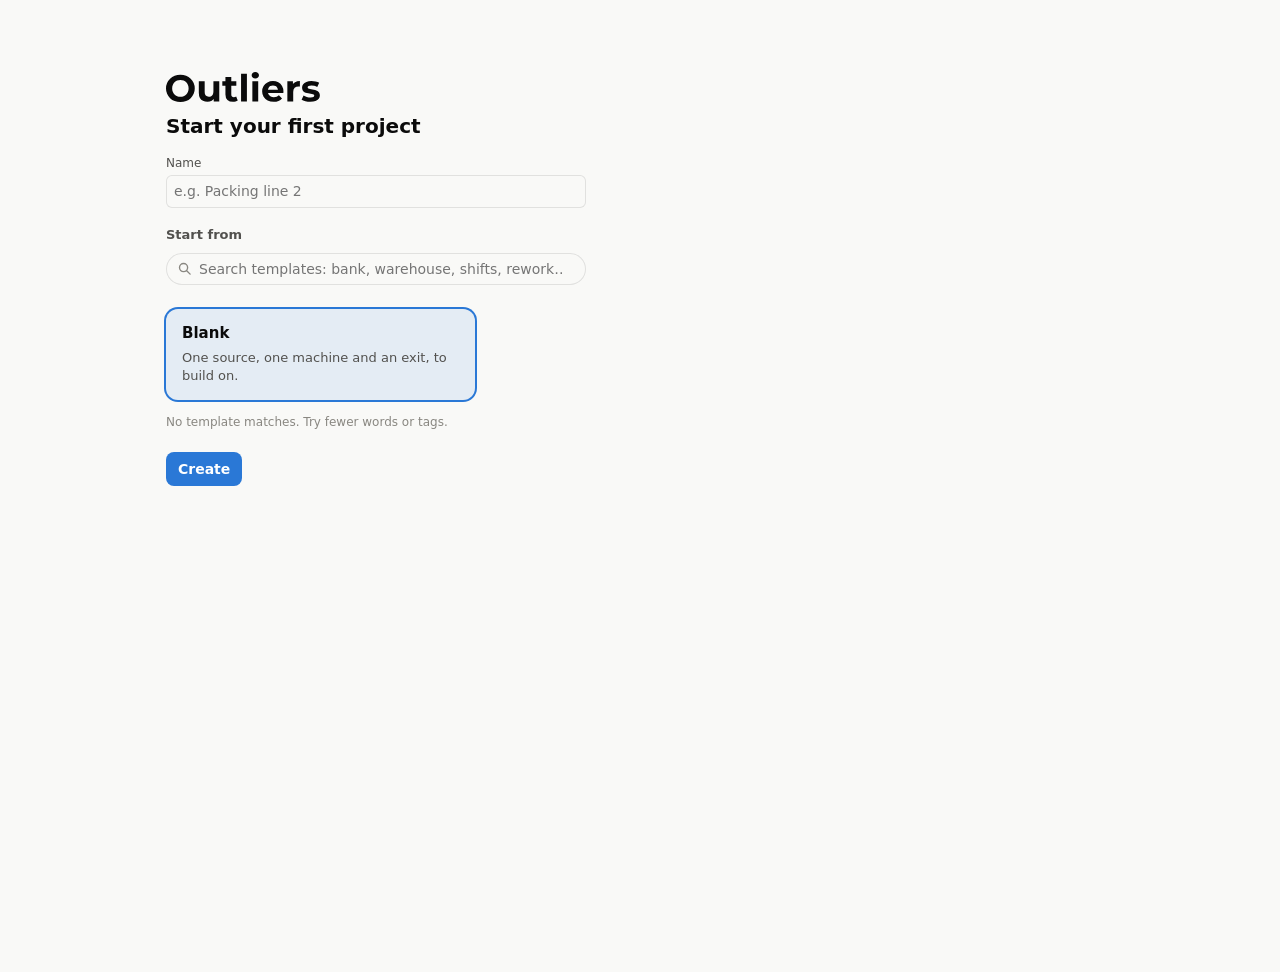
==== commit 40d85f2b: "Rename to SimuLancer The crates, binary, Docker image, systemd unit, data paths, environment prefix " ====
--- a/crates/cli/src/web/index.html
+++ b/crates/cli/src/web/index.html
@@ -5,14 +5,11 @@
 <meta name="viewport" content="width=device-width, initial-scale=1">
 <title>SimuLancer</title>
 <link rel="stylesheet" href="common.css">
-<link rel="icon" type="image/png" sizes="32x32" href="favicon-32.png">
-<link rel="apple-touch-icon" href="icon-180.png">
 </head>
 <body>
 <main class="doors">
-  <!-- The Dragoon from the RPG icon set, and "SimuLancer" in Montserrat Bold, outlined
-       so the page loads no font; "Lancer" takes the brand color. -->
-  <h1 class="brand"><img src="icon-180.png" alt="" width="44" height="44"><svg viewBox="28 -787 6188 799" role="img" aria-label="SimuLancer"><path d="M313 12Q229 12 152 -11Q75 -33 28 -69L83 -191Q128 -159 189 -139Q251 -118 314 -118Q362 -118 392 -128Q421 -137 435 -154Q449 -171 449 -193Q449 -221 427 -238Q405 -254 369 -265Q333 -275 289 -285Q246 -294 202 -308Q159 -322 123 -344Q87 -366 64 -402Q42 -438 42 -494Q42 -554 74 -603Q107 -653 172 -682Q238 -712 337 -712Q403 -712 467 -696Q531 -681 580 -650L530 -527Q481 -555 432 -569Q383 -582 336 -582Q289 -582 259 -571Q229 -560 216 -542Q203 -525 203 -502Q203 -475 225 -458Q247 -442 283 -432Q319 -422 363 -412Q406 -402 450 -389Q493 -376 529 -354Q565 -332 587 -296Q610 -260 610 -205Q610 -146 577 -97Q544 -48 479 -18Q413 12 313 12ZM710 0V-538H866V0ZM788 -613Q745 -613 718 -638Q691 -663 691 -700Q691 -737 718 -762Q745 -787 788 -787Q832 -787 859 -763Q886 -740 886 -703Q886 -664 859 -638Q832 -613 788 -613ZM1011 0V-538H1160V-391L1132 -434Q1160 -489 1211 -517Q1263 -546 1329 -546Q1403 -546 1458 -508Q1514 -471 1532 -394L1477 -409Q1504 -472 1563 -509Q1623 -546 1700 -546Q1764 -546 1814 -520Q1863 -495 1891 -443Q1920 -390 1920 -308V0H1764V-284Q1764 -349 1737 -380Q1710 -411 1661 -411Q1627 -411 1600 -396Q1573 -380 1558 -349Q1543 -318 1543 -270V0H1387V-284Q1387 -349 1361 -380Q1334 -411 1285 -411Q1251 -411 1224 -396Q1197 -380 1182 -349Q1167 -318 1167 -270V0ZM2287 8Q2220 8 2168 -18Q2115 -44 2086 -97Q2057 -151 2057 -234V-538H2213V-257Q2213 -190 2241 -158Q2270 -127 2322 -127Q2358 -127 2386 -143Q2414 -158 2430 -191Q2446 -223 2446 -272V-538H2602V0H2454V-148L2481 -105Q2454 -49 2401 -21Q2349 8 2287 8Z"/><path class="lancer" d="M2758 0V-700H2920V-132H3271V0ZM3685 0V-105L3675 -128V-316Q3675 -366 3645 -394Q3614 -422 3551 -422Q3508 -422 3467 -408Q3425 -395 3396 -372L3340 -481Q3384 -512 3446 -529Q3508 -546 3572 -546Q3695 -546 3763 -488Q3831 -430 3831 -307V0ZM3521 8Q3458 8 3413 -14Q3368 -35 3344 -72Q3320 -109 3320 -155Q3320 -203 3344 -239Q3367 -275 3418 -295Q3469 -316 3551 -316H3694V-225H3568Q3513 -225 3493 -207Q3472 -189 3472 -162Q3472 -132 3496 -115Q3519 -97 3560 -97Q3599 -97 3630 -115Q3661 -134 3675 -170L3699 -98Q3682 -46 3637 -19Q3592 8 3521 8ZM3972 0V-538H4121V-389L4093 -434Q4122 -488 4176 -517Q4230 -546 4299 -546Q4363 -546 4413 -520Q4464 -495 4493 -443Q4522 -390 4522 -308V0H4366V-284Q4366 -349 4337 -380Q4309 -411 4257 -411Q4220 -411 4190 -395Q4161 -380 4145 -348Q4128 -316 4128 -266V0ZM4927 8Q4840 8 4772 -28Q4704 -63 4666 -126Q4627 -189 4627 -269Q4627 -350 4666 -413Q4704 -475 4772 -510Q4840 -546 4927 -546Q5012 -546 5075 -510Q5138 -475 5168 -409L5047 -344Q5026 -382 4994 -400Q4963 -418 4926 -418Q4886 -418 4854 -400Q4822 -382 4804 -349Q4785 -316 4785 -269Q4785 -222 4804 -189Q4822 -156 4854 -138Q4886 -120 4926 -120Q4963 -120 4994 -138Q5026 -155 5047 -194L5168 -128Q5138 -63 5075 -28Q5012 8 4927 8ZM5518 8Q5426 8 5356 -28Q5287 -64 5249 -127Q5211 -189 5211 -269Q5211 -350 5249 -412Q5286 -475 5351 -510Q5416 -546 5498 -546Q5577 -546 5640 -512Q5704 -479 5741 -416Q5778 -354 5778 -267Q5778 -258 5777 -246Q5776 -235 5775 -225H5338V-316H5693L5633 -289Q5633 -331 5616 -362Q5599 -393 5569 -411Q5539 -428 5499 -428Q5459 -428 5428 -411Q5398 -393 5381 -362Q5364 -330 5364 -287V-263Q5364 -219 5384 -186Q5403 -152 5439 -135Q5474 -117 5522 -117Q5565 -117 5597 -130Q5630 -143 5657 -169L5740 -79Q5703 -37 5647 -15Q5591 8 5518 8ZM5882 0V-538H6031V-386L6010 -430Q6034 -487 6087 -516Q6140 -546 6216 -546V-402Q6206 -403 6198 -404Q6190 -404 6181 -404Q6117 -404 6077 -368Q6038 -331 6038 -254V0Z"/></svg></h1>
+  <!-- "Outliers" in Montserrat Bold, outlined so the page loads no font. -->
+  <h1 class="brand"><svg viewBox="39 -787 4097 799" role="img" aria-label="Outliers"><path d="M423 12Q340 12 270 -15Q199 -42 148 -91Q96 -140 68 -206Q39 -272 39 -350Q39 -428 68 -494Q96 -560 148 -609Q200 -658 270 -685Q340 -712 422 -712Q505 -712 575 -685Q644 -658 696 -609Q747 -560 776 -495Q805 -429 805 -350Q805 -272 776 -205Q747 -139 696 -91Q644 -42 575 -15Q505 12 423 12ZM422 -126Q469 -126 509 -142Q548 -158 578 -188Q608 -218 624 -259Q641 -300 641 -350Q641 -400 624 -441Q608 -482 578 -512Q549 -542 509 -558Q469 -574 422 -574Q375 -574 335 -558Q296 -542 266 -512Q236 -482 220 -441Q203 -400 203 -350Q203 -301 220 -259Q236 -218 266 -188Q295 -158 335 -142Q375 -126 422 -126ZM1143 8Q1076 8 1024 -18Q971 -44 942 -97Q913 -151 913 -234V-538H1069V-257Q1069 -190 1097 -158Q1126 -127 1178 -127Q1214 -127 1242 -143Q1270 -158 1286 -191Q1302 -223 1302 -272V-538H1458V0H1310V-148L1337 -105Q1310 -49 1257 -21Q1205 8 1143 8ZM1823 8Q1728 8 1675 -41Q1622 -89 1622 -185V-657H1778V-187Q1778 -153 1796 -135Q1814 -116 1845 -116Q1882 -116 1908 -136L1950 -26Q1926 -9 1893 -1Q1859 8 1823 8ZM1539 -418V-538H1912V-418ZM2038 0V-742H2194V0ZM2339 0V-538H2495V0ZM2417 -613Q2374 -613 2347 -638Q2320 -663 2320 -700Q2320 -737 2347 -762Q2374 -787 2417 -787Q2461 -787 2488 -763Q2515 -740 2515 -703Q2515 -664 2488 -638Q2461 -613 2417 -613ZM2907 8Q2815 8 2746 -28Q2676 -64 2638 -127Q2600 -189 2600 -269Q2600 -350 2638 -412Q2675 -475 2740 -510Q2805 -546 2887 -546Q2966 -546 3029 -512Q3093 -479 3130 -416Q3167 -354 3167 -267Q3167 -258 3166 -246Q3165 -235 3164 -225H2727V-316H3082L3022 -289Q3022 -331 3005 -362Q2988 -393 2958 -411Q2928 -428 2888 -428Q2848 -428 2817 -411Q2787 -393 2770 -362Q2753 -330 2753 -287V-263Q2753 -219 2773 -186Q2792 -152 2828 -135Q2863 -117 2911 -117Q2954 -117 2986 -130Q3019 -143 3046 -169L3129 -79Q3092 -37 3036 -15Q2980 8 2907 8ZM3271 0V-538H3420V-386L3399 -430Q3423 -487 3476 -516Q3529 -546 3605 -546V-402Q3595 -403 3587 -404Q3579 -404 3570 -404Q3506 -404 3466 -368Q3427 -331 3427 -254V0ZM3883 8Q3814 8 3751 -9Q3687 -25 3650 -50L3702 -162Q3739 -139 3789 -124Q3840 -110 3889 -110Q3943 -110 3966 -123Q3988 -136 3988 -159Q3988 -178 3971 -188Q3953 -197 3924 -202Q3895 -207 3861 -212Q3826 -217 3791 -226Q3756 -234 3727 -251Q3698 -268 3681 -297Q3663 -326 3663 -372Q3663 -423 3693 -462Q3722 -501 3778 -523Q3834 -546 3912 -546Q3967 -546 4024 -534Q4081 -522 4119 -499L4067 -388Q4028 -411 3988 -419Q3949 -428 3912 -428Q3860 -428 3836 -414Q3812 -400 3812 -378Q3812 -358 3829 -348Q3847 -338 3876 -332Q3905 -326 3939 -322Q3974 -317 4009 -308Q4044 -299 4072 -283Q4101 -266 4119 -237Q4137 -209 4137 -163Q4137 -113 4107 -75Q4077 -36 4020 -14Q3964 8 3883 8Z"/></svg></h1>
   <p id="lead">Discrete event simulation. Pick a project to work on.</p>
   <div id="notice"></div>
   <section id="create"></section>
--- a/crates/cli/src/web/common.css
+++ b/crates/cli/src/web/common.css
@@ -9,7 +9,6 @@
     --grid: #e1e0d9;
     --axis: #c3c2b7;
     --ring: rgba(11, 11, 11, 0.10);
-    --brand: #c62828;
     --accent: #2a78d6;
     --accent-ink: #ffffff;
     --accent-wash: rgba(42, 120, 214, 0.10);
@@ -35,7 +34,7 @@
       color-scheme: dark;
       --page: #0d0d0d; --surface: #1a1a19; --ink: #ffffff; --ink-2: #c3c2b7; --muted: #898781;
       --grid: #2c2c2a; --axis: #383835; --ring: rgba(255, 255, 255, 0.10);
-      --brand: #c62828; --accent: #3987e5; --accent-ink: #0b0b0b; --accent-wash: rgba(57, 135, 229, 0.16);
+      --accent: #3987e5; --accent-ink: #0b0b0b; --accent-wash: rgba(57, 135, 229, 0.16);
       --danger: #e66767; --danger-wash: rgba(230, 103, 103, 0.12); --changed: #c98500;
       --good: #3dbb84; --good-wash: rgba(61, 187, 132, 0.14);
       --busy: #3987e5; --blocked: #d95926; --failed: #199e70; --idle: #4a4a46; --off: #6b6a66;
@@ -47,7 +46,7 @@
     color-scheme: dark;
     --page: #0d0d0d; --surface: #1a1a19; --ink: #ffffff; --ink-2: #c3c2b7; --muted: #898781;
     --grid: #2c2c2a; --axis: #383835; --ring: rgba(255, 255, 255, 0.10);
-    --brand: #c62828; --accent: #3987e5; --accent-ink: #0b0b0b; --accent-wash: rgba(57, 135, 229, 0.16);
+    --accent: #3987e5; --accent-ink: #0b0b0b; --accent-wash: rgba(57, 135, 229, 0.16);
     --danger: #e66767; --danger-wash: rgba(230, 103, 103, 0.12); --changed: #c98500;
     --good: #3dbb84; --good-wash: rgba(61, 187, 132, 0.14);
     --busy: #3987e5; --blocked: #d95926; --failed: #199e70; --idle: #4a4a46; --off: #6b6a66;
@@ -79,7 +78,7 @@
   input:focus, select:focus, textarea:focus, button:focus-visible { outline: 2px solid var(--accent); outline-offset: 1px; }
 
   .shell { display: flex; flex-direction: column; height: 100%; }
-  .topbar { display: flex; align-items: center; gap: 16px; flex-wrap: wrap; padding: 10px 16px; background: var(--surface); box-shadow: inset 0 3px 0 var(--brand), 0 1px 0 var(--ring); position: relative; z-index: 1; }
+  .topbar { display: flex; align-items: center; gap: 16px; flex-wrap: wrap; padding: 10px 16px; background: var(--surface); box-shadow: 0 1px 0 var(--ring); position: relative; z-index: 1; }
   .topbar .back { display: inline-flex; align-items: center; margin-left: -6px; padding: 6px 12px 6px 6px; border-radius: 8px; color: var(--ink-2); text-decoration: none; font-size: 13px; }
   .topbar .back:hover { background: var(--accent-wash); color: var(--ink); }
   .topbar .back svg.icon { margin-right: 4px; vertical-align: 0; }
@@ -214,10 +213,8 @@
   /* Landing page (the project list) and shared bits for /modeling and /simulation. */
   .doors { max-width: 980px; margin: 8vh auto 40px; padding: 0 16px; }
   .doors h1 { font-size: 28px; margin: 0 0 6px; }
-  .doors h1.brand { display: flex; align-items: center; gap: 12px; margin-bottom: 12px; line-height: 0; }
-  .brand img { width: 44px; height: 44px; }
+  .doors h1.brand { margin-bottom: 10px; line-height: 0; }
   .brand svg { height: 30px; width: auto; fill: currentColor; }
-  .brand svg .lancer { fill: var(--brand); }
   .doors > p { color: var(--ink-2); margin: 0 0 28px; }
   .door-grid { display: grid; grid-template-columns: repeat(auto-fit, minmax(260px, 1fr)); gap: 16px; }
   a.door { display: block; text-decoration: none; color: inherit; background: var(--surface); border-radius: 14px; box-shadow: 0 0 0 1px var(--ring); padding: 22px; }
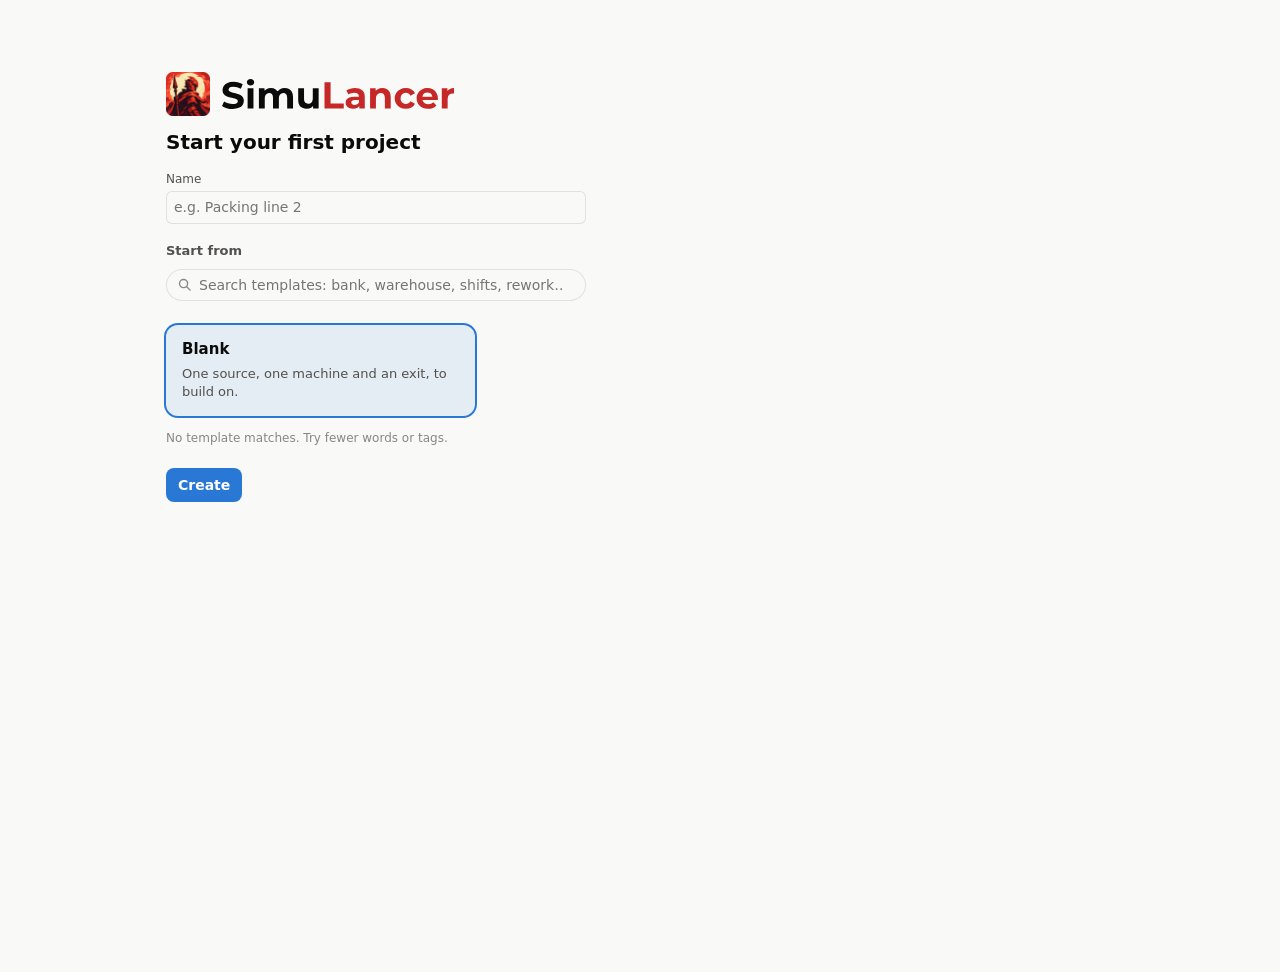
==== commit eba20e3d: "Rename to SimuLancer, with the Dragoon icon (#83) * Rename to SimuLancer  The crates, binary, Docker" ====
--- a/crates/cli/src/web/index.html
+++ b/crates/cli/src/web/index.html
@@ -5,11 +5,14 @@
 <meta name="viewport" content="width=device-width, initial-scale=1">
 <title>SimuLancer</title>
 <link rel="stylesheet" href="common.css">
+<link rel="icon" type="image/png" sizes="32x32" href="favicon-32.png">
+<link rel="apple-touch-icon" href="icon-180.png">
 </head>
 <body>
 <main class="doors">
-  <!-- "Outliers" in Montserrat Bold, outlined so the page loads no font. -->
-  <h1 class="brand"><svg viewBox="39 -787 4097 799" role="img" aria-label="Outliers"><path d="M423 12Q340 12 270 -15Q199 -42 148 -91Q96 -140 68 -206Q39 -272 39 -350Q39 -428 68 -494Q96 -560 148 -609Q200 -658 270 -685Q340 -712 422 -712Q505 -712 575 -685Q644 -658 696 -609Q747 -560 776 -495Q805 -429 805 -350Q805 -272 776 -205Q747 -139 696 -91Q644 -42 575 -15Q505 12 423 12ZM422 -126Q469 -126 509 -142Q548 -158 578 -188Q608 -218 624 -259Q641 -300 641 -350Q641 -400 624 -441Q608 -482 578 -512Q549 -542 509 -558Q469 -574 422 -574Q375 -574 335 -558Q296 -542 266 -512Q236 -482 220 -441Q203 -400 203 -350Q203 -301 220 -259Q236 -218 266 -188Q295 -158 335 -142Q375 -126 422 -126ZM1143 8Q1076 8 1024 -18Q971 -44 942 -97Q913 -151 913 -234V-538H1069V-257Q1069 -190 1097 -158Q1126 -127 1178 -127Q1214 -127 1242 -143Q1270 -158 1286 -191Q1302 -223 1302 -272V-538H1458V0H1310V-148L1337 -105Q1310 -49 1257 -21Q1205 8 1143 8ZM1823 8Q1728 8 1675 -41Q1622 -89 1622 -185V-657H1778V-187Q1778 -153 1796 -135Q1814 -116 1845 -116Q1882 -116 1908 -136L1950 -26Q1926 -9 1893 -1Q1859 8 1823 8ZM1539 -418V-538H1912V-418ZM2038 0V-742H2194V0ZM2339 0V-538H2495V0ZM2417 -613Q2374 -613 2347 -638Q2320 -663 2320 -700Q2320 -737 2347 -762Q2374 -787 2417 -787Q2461 -787 2488 -763Q2515 -740 2515 -703Q2515 -664 2488 -638Q2461 -613 2417 -613ZM2907 8Q2815 8 2746 -28Q2676 -64 2638 -127Q2600 -189 2600 -269Q2600 -350 2638 -412Q2675 -475 2740 -510Q2805 -546 2887 -546Q2966 -546 3029 -512Q3093 -479 3130 -416Q3167 -354 3167 -267Q3167 -258 3166 -246Q3165 -235 3164 -225H2727V-316H3082L3022 -289Q3022 -331 3005 -362Q2988 -393 2958 -411Q2928 -428 2888 -428Q2848 -428 2817 -411Q2787 -393 2770 -362Q2753 -330 2753 -287V-263Q2753 -219 2773 -186Q2792 -152 2828 -135Q2863 -117 2911 -117Q2954 -117 2986 -130Q3019 -143 3046 -169L3129 -79Q3092 -37 3036 -15Q2980 8 2907 8ZM3271 0V-538H3420V-386L3399 -430Q3423 -487 3476 -516Q3529 -546 3605 -546V-402Q3595 -403 3587 -404Q3579 -404 3570 -404Q3506 -404 3466 -368Q3427 -331 3427 -254V0ZM3883 8Q3814 8 3751 -9Q3687 -25 3650 -50L3702 -162Q3739 -139 3789 -124Q3840 -110 3889 -110Q3943 -110 3966 -123Q3988 -136 3988 -159Q3988 -178 3971 -188Q3953 -197 3924 -202Q3895 -207 3861 -212Q3826 -217 3791 -226Q3756 -234 3727 -251Q3698 -268 3681 -297Q3663 -326 3663 -372Q3663 -423 3693 -462Q3722 -501 3778 -523Q3834 -546 3912 -546Q3967 -546 4024 -534Q4081 -522 4119 -499L4067 -388Q4028 -411 3988 -419Q3949 -428 3912 -428Q3860 -428 3836 -414Q3812 -400 3812 -378Q3812 -358 3829 -348Q3847 -338 3876 -332Q3905 -326 3939 -322Q3974 -317 4009 -308Q4044 -299 4072 -283Q4101 -266 4119 -237Q4137 -209 4137 -163Q4137 -113 4107 -75Q4077 -36 4020 -14Q3964 8 3883 8Z"/></svg></h1>
+  <!-- The Dragoon from the RPG icon set, and "SimuLancer" in Montserrat Bold, outlined
+       so the page loads no font; "Lancer" takes the brand color. -->
+  <h1 class="brand"><img src="icon-180.png" alt="" width="44" height="44"><svg viewBox="28 -787 6188 799" role="img" aria-label="SimuLancer"><path d="M313 12Q229 12 152 -11Q75 -33 28 -69L83 -191Q128 -159 189 -139Q251 -118 314 -118Q362 -118 392 -128Q421 -137 435 -154Q449 -171 449 -193Q449 -221 427 -238Q405 -254 369 -265Q333 -275 289 -285Q246 -294 202 -308Q159 -322 123 -344Q87 -366 64 -402Q42 -438 42 -494Q42 -554 74 -603Q107 -653 172 -682Q238 -712 337 -712Q403 -712 467 -696Q531 -681 580 -650L530 -527Q481 -555 432 -569Q383 -582 336 -582Q289 -582 259 -571Q229 -560 216 -542Q203 -525 203 -502Q203 -475 225 -458Q247 -442 283 -432Q319 -422 363 -412Q406 -402 450 -389Q493 -376 529 -354Q565 -332 587 -296Q610 -260 610 -205Q610 -146 577 -97Q544 -48 479 -18Q413 12 313 12ZM710 0V-538H866V0ZM788 -613Q745 -613 718 -638Q691 -663 691 -700Q691 -737 718 -762Q745 -787 788 -787Q832 -787 859 -763Q886 -740 886 -703Q886 -664 859 -638Q832 -613 788 -613ZM1011 0V-538H1160V-391L1132 -434Q1160 -489 1211 -517Q1263 -546 1329 -546Q1403 -546 1458 -508Q1514 -471 1532 -394L1477 -409Q1504 -472 1563 -509Q1623 -546 1700 -546Q1764 -546 1814 -520Q1863 -495 1891 -443Q1920 -390 1920 -308V0H1764V-284Q1764 -349 1737 -380Q1710 -411 1661 -411Q1627 -411 1600 -396Q1573 -380 1558 -349Q1543 -318 1543 -270V0H1387V-284Q1387 -349 1361 -380Q1334 -411 1285 -411Q1251 -411 1224 -396Q1197 -380 1182 -349Q1167 -318 1167 -270V0ZM2287 8Q2220 8 2168 -18Q2115 -44 2086 -97Q2057 -151 2057 -234V-538H2213V-257Q2213 -190 2241 -158Q2270 -127 2322 -127Q2358 -127 2386 -143Q2414 -158 2430 -191Q2446 -223 2446 -272V-538H2602V0H2454V-148L2481 -105Q2454 -49 2401 -21Q2349 8 2287 8Z"/><path class="lancer" d="M2758 0V-700H2920V-132H3271V0ZM3685 0V-105L3675 -128V-316Q3675 -366 3645 -394Q3614 -422 3551 -422Q3508 -422 3467 -408Q3425 -395 3396 -372L3340 -481Q3384 -512 3446 -529Q3508 -546 3572 -546Q3695 -546 3763 -488Q3831 -430 3831 -307V0ZM3521 8Q3458 8 3413 -14Q3368 -35 3344 -72Q3320 -109 3320 -155Q3320 -203 3344 -239Q3367 -275 3418 -295Q3469 -316 3551 -316H3694V-225H3568Q3513 -225 3493 -207Q3472 -189 3472 -162Q3472 -132 3496 -115Q3519 -97 3560 -97Q3599 -97 3630 -115Q3661 -134 3675 -170L3699 -98Q3682 -46 3637 -19Q3592 8 3521 8ZM3972 0V-538H4121V-389L4093 -434Q4122 -488 4176 -517Q4230 -546 4299 -546Q4363 -546 4413 -520Q4464 -495 4493 -443Q4522 -390 4522 -308V0H4366V-284Q4366 -349 4337 -380Q4309 -411 4257 -411Q4220 -411 4190 -395Q4161 -380 4145 -348Q4128 -316 4128 -266V0ZM4927 8Q4840 8 4772 -28Q4704 -63 4666 -126Q4627 -189 4627 -269Q4627 -350 4666 -413Q4704 -475 4772 -510Q4840 -546 4927 -546Q5012 -546 5075 -510Q5138 -475 5168 -409L5047 -344Q5026 -382 4994 -400Q4963 -418 4926 -418Q4886 -418 4854 -400Q4822 -382 4804 -349Q4785 -316 4785 -269Q4785 -222 4804 -189Q4822 -156 4854 -138Q4886 -120 4926 -120Q4963 -120 4994 -138Q5026 -155 5047 -194L5168 -128Q5138 -63 5075 -28Q5012 8 4927 8ZM5518 8Q5426 8 5356 -28Q5287 -64 5249 -127Q5211 -189 5211 -269Q5211 -350 5249 -412Q5286 -475 5351 -510Q5416 -546 5498 -546Q5577 -546 5640 -512Q5704 -479 5741 -416Q5778 -354 5778 -267Q5778 -258 5777 -246Q5776 -235 5775 -225H5338V-316H5693L5633 -289Q5633 -331 5616 -362Q5599 -393 5569 -411Q5539 -428 5499 -428Q5459 -428 5428 -411Q5398 -393 5381 -362Q5364 -330 5364 -287V-263Q5364 -219 5384 -186Q5403 -152 5439 -135Q5474 -117 5522 -117Q5565 -117 5597 -130Q5630 -143 5657 -169L5740 -79Q5703 -37 5647 -15Q5591 8 5518 8ZM5882 0V-538H6031V-386L6010 -430Q6034 -487 6087 -516Q6140 -546 6216 -546V-402Q6206 -403 6198 -404Q6190 -404 6181 -404Q6117 -404 6077 -368Q6038 -331 6038 -254V0Z"/></svg></h1>
   <p id="lead">Discrete event simulation. Pick a project to work on.</p>
   <div id="notice"></div>
   <section id="create"></section>
--- a/crates/cli/src/web/common.css
+++ b/crates/cli/src/web/common.css
@@ -9,6 +9,7 @@
     --grid: #e1e0d9;
     --axis: #c3c2b7;
     --ring: rgba(11, 11, 11, 0.10);
+    --brand: #c62828;
     --accent: #2a78d6;
     --accent-ink: #ffffff;
     --accent-wash: rgba(42, 120, 214, 0.10);
@@ -34,7 +35,7 @@
       color-scheme: dark;
       --page: #0d0d0d; --surface: #1a1a19; --ink: #ffffff; --ink-2: #c3c2b7; --muted: #898781;
       --grid: #2c2c2a; --axis: #383835; --ring: rgba(255, 255, 255, 0.10);
-      --accent: #3987e5; --accent-ink: #0b0b0b; --accent-wash: rgba(57, 135, 229, 0.16);
+      --brand: #c62828; --accent: #3987e5; --accent-ink: #0b0b0b; --accent-wash: rgba(57, 135, 229, 0.16);
       --danger: #e66767; --danger-wash: rgba(230, 103, 103, 0.12); --changed: #c98500;
       --good: #3dbb84; --good-wash: rgba(61, 187, 132, 0.14);
       --busy: #3987e5; --blocked: #d95926; --failed: #199e70; --idle: #4a4a46; --off: #6b6a66;
@@ -46,7 +47,7 @@
     color-scheme: dark;
     --page: #0d0d0d; --surface: #1a1a19; --ink: #ffffff; --ink-2: #c3c2b7; --muted: #898781;
     --grid: #2c2c2a; --axis: #383835; --ring: rgba(255, 255, 255, 0.10);
-    --accent: #3987e5; --accent-ink: #0b0b0b; --accent-wash: rgba(57, 135, 229, 0.16);
+    --brand: #c62828; --accent: #3987e5; --accent-ink: #0b0b0b; --accent-wash: rgba(57, 135, 229, 0.16);
     --danger: #e66767; --danger-wash: rgba(230, 103, 103, 0.12); --changed: #c98500;
     --good: #3dbb84; --good-wash: rgba(61, 187, 132, 0.14);
     --busy: #3987e5; --blocked: #d95926; --failed: #199e70; --idle: #4a4a46; --off: #6b6a66;
@@ -78,7 +79,7 @@
   input:focus, select:focus, textarea:focus, button:focus-visible { outline: 2px solid var(--accent); outline-offset: 1px; }
 
   .shell { display: flex; flex-direction: column; height: 100%; }
-  .topbar { display: flex; align-items: center; gap: 16px; flex-wrap: wrap; padding: 10px 16px; background: var(--surface); box-shadow: 0 1px 0 var(--ring); position: relative; z-index: 1; }
+  .topbar { display: flex; align-items: center; gap: 16px; flex-wrap: wrap; padding: 10px 16px; background: var(--surface); box-shadow: inset 0 3px 0 var(--brand), 0 1px 0 var(--ring); position: relative; z-index: 1; }
   .topbar .back { display: inline-flex; align-items: center; margin-left: -6px; padding: 6px 12px 6px 6px; border-radius: 8px; color: var(--ink-2); text-decoration: none; font-size: 13px; }
   .topbar .back:hover { background: var(--accent-wash); color: var(--ink); }
   .topbar .back svg.icon { margin-right: 4px; vertical-align: 0; }
@@ -213,8 +214,10 @@
   /* Landing page (the project list) and shared bits for /modeling and /simulation. */
   .doors { max-width: 980px; margin: 8vh auto 40px; padding: 0 16px; }
   .doors h1 { font-size: 28px; margin: 0 0 6px; }
-  .doors h1.brand { margin-bottom: 10px; line-height: 0; }
+  .doors h1.brand { display: flex; align-items: center; gap: 12px; margin-bottom: 12px; line-height: 0; }
+  .brand img { width: 44px; height: 44px; }
   .brand svg { height: 30px; width: auto; fill: currentColor; }
+  .brand svg .lancer { fill: var(--brand); }
   .doors > p { color: var(--ink-2); margin: 0 0 28px; }
   .door-grid { display: grid; grid-template-columns: repeat(auto-fit, minmax(260px, 1fr)); gap: 16px; }
   a.door { display: block; text-decoration: none; color: inherit; background: var(--surface); border-radius: 14px; box-shadow: 0 0 0 1px var(--ring); padding: 22px; }
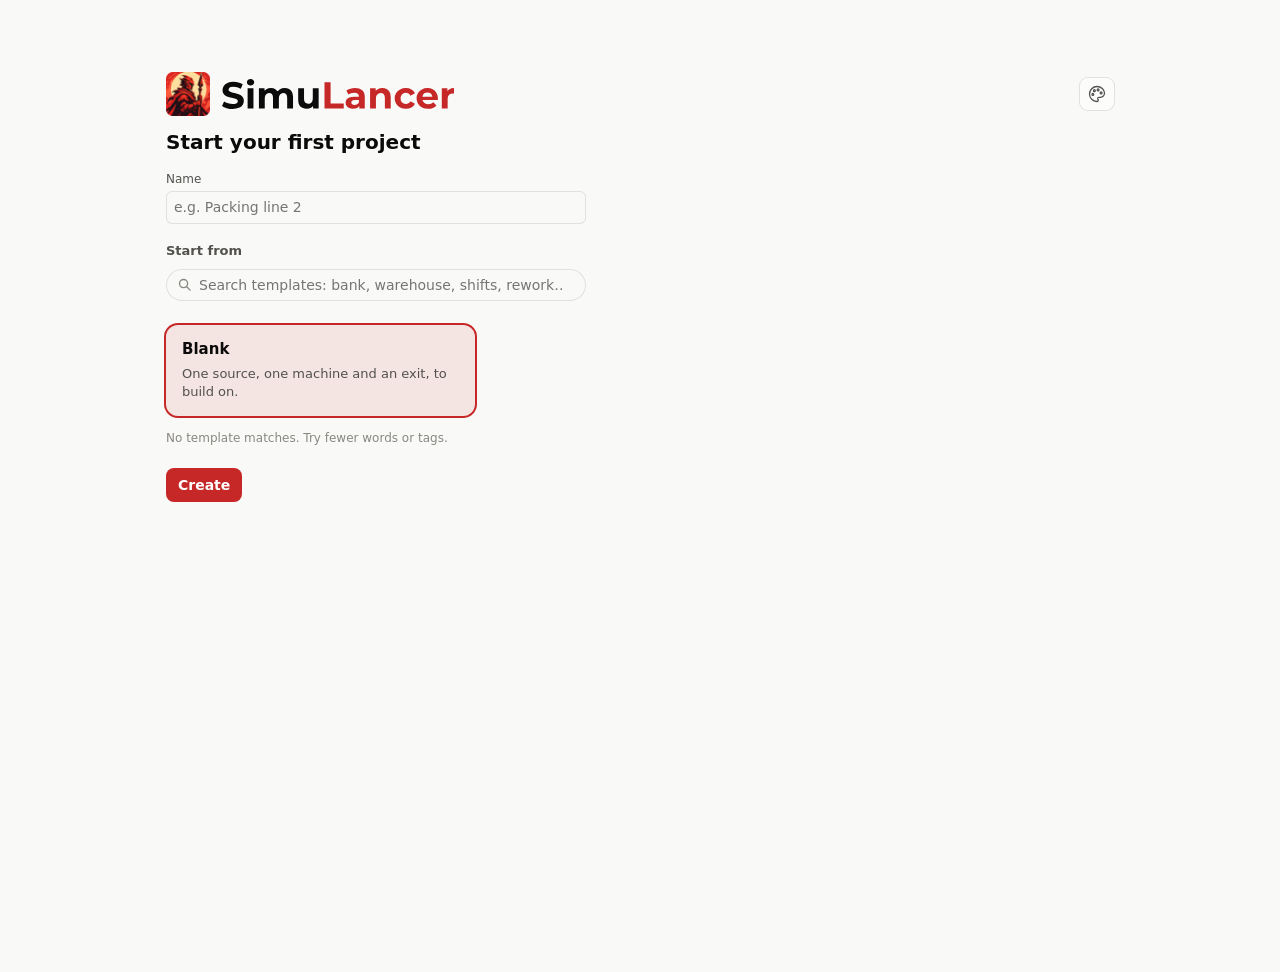
==== commit c80e1d32: "Add the class themes Six themes, one per class of the RPG-class icon set (Crimson Dragoon by default" ====
--- a/crates/cli/src/web/index.html
+++ b/crates/cli/src/web/index.html
@@ -4,12 +4,15 @@
 <meta charset="utf-8">
 <meta name="viewport" content="width=device-width, initial-scale=1">
 <title>SimuLancer</title>
+<meta name="theme-color" content="#f9f9f7">
 <link rel="stylesheet" href="common.css">
+<script src="theme.js"></script>
 <link rel="icon" type="image/png" sizes="32x32" href="favicon-32.png">
 <link rel="apple-touch-icon" href="icon-180.png">
 </head>
 <body>
 <main class="doors">
+  <button type="button" class="theme-btn doors-theme" data-theme-picker title="Theme" aria-label="Theme" aria-haspopup="dialog" aria-expanded="false"><svg class="icon" viewBox="0 0 24 24" aria-hidden="true"><circle cx="13.5" cy="6.5" r="1.2"/><circle cx="17.5" cy="10.5" r="1.2"/><circle cx="8.5" cy="7.5" r="1.2"/><circle cx="6.5" cy="12.5" r="1.2"/><path d="M12 2a10 10 0 0 0 0 20 1.7 1.7 0 0 0 1.7-1.7c0-.4-.2-.8-.4-1.1-.3-.3-.4-.7-.4-1.1a1.7 1.7 0 0 1 1.7-1.7h2A5.6 5.6 0 0 0 22 10.8C22 5.9 17.5 2 12 2z"/></svg></button>
   <!-- The Dragoon from the RPG icon set, and "SimuLancer" in Montserrat Bold, outlined
        so the page loads no font; "Lancer" takes the brand color. -->
   <h1 class="brand"><img src="icon-180.png" alt="" width="44" height="44"><svg viewBox="28 -787 6188 799" role="img" aria-label="SimuLancer"><path d="M313 12Q229 12 152 -11Q75 -33 28 -69L83 -191Q128 -159 189 -139Q251 -118 314 -118Q362 -118 392 -128Q421 -137 435 -154Q449 -171 449 -193Q449 -221 427 -238Q405 -254 369 -265Q333 -275 289 -285Q246 -294 202 -308Q159 -322 123 -344Q87 -366 64 -402Q42 -438 42 -494Q42 -554 74 -603Q107 -653 172 -682Q238 -712 337 -712Q403 -712 467 -696Q531 -681 580 -650L530 -527Q481 -555 432 -569Q383 -582 336 -582Q289 -582 259 -571Q229 -560 216 -542Q203 -525 203 -502Q203 -475 225 -458Q247 -442 283 -432Q319 -422 363 -412Q406 -402 450 -389Q493 -376 529 -354Q565 -332 587 -296Q610 -260 610 -205Q610 -146 577 -97Q544 -48 479 -18Q413 12 313 12ZM710 0V-538H866V0ZM788 -613Q745 -613 718 -638Q691 -663 691 -700Q691 -737 718 -762Q745 -787 788 -787Q832 -787 859 -763Q886 -740 886 -703Q886 -664 859 -638Q832 -613 788 -613ZM1011 0V-538H1160V-391L1132 -434Q1160 -489 1211 -517Q1263 -546 1329 -546Q1403 -546 1458 -508Q1514 -471 1532 -394L1477 -409Q1504 -472 1563 -509Q1623 -546 1700 -546Q1764 -546 1814 -520Q1863 -495 1891 -443Q1920 -390 1920 -308V0H1764V-284Q1764 -349 1737 -380Q1710 -411 1661 -411Q1627 -411 1600 -396Q1573 -380 1558 -349Q1543 -318 1543 -270V0H1387V-284Q1387 -349 1361 -380Q1334 -411 1285 -411Q1251 -411 1224 -396Q1197 -380 1182 -349Q1167 -318 1167 -270V0ZM2287 8Q2220 8 2168 -18Q2115 -44 2086 -97Q2057 -151 2057 -234V-538H2213V-257Q2213 -190 2241 -158Q2270 -127 2322 -127Q2358 -127 2386 -143Q2414 -158 2430 -191Q2446 -223 2446 -272V-538H2602V0H2454V-148L2481 -105Q2454 -49 2401 -21Q2349 8 2287 8Z"/><path class="lancer" d="M2758 0V-700H2920V-132H3271V0ZM3685 0V-105L3675 -128V-316Q3675 -366 3645 -394Q3614 -422 3551 -422Q3508 -422 3467 -408Q3425 -395 3396 -372L3340 -481Q3384 -512 3446 -529Q3508 -546 3572 -546Q3695 -546 3763 -488Q3831 -430 3831 -307V0ZM3521 8Q3458 8 3413 -14Q3368 -35 3344 -72Q3320 -109 3320 -155Q3320 -203 3344 -239Q3367 -275 3418 -295Q3469 -316 3551 -316H3694V-225H3568Q3513 -225 3493 -207Q3472 -189 3472 -162Q3472 -132 3496 -115Q3519 -97 3560 -97Q3599 -97 3630 -115Q3661 -134 3675 -170L3699 -98Q3682 -46 3637 -19Q3592 8 3521 8ZM3972 0V-538H4121V-389L4093 -434Q4122 -488 4176 -517Q4230 -546 4299 -546Q4363 -546 4413 -520Q4464 -495 4493 -443Q4522 -390 4522 -308V0H4366V-284Q4366 -349 4337 -380Q4309 -411 4257 -411Q4220 -411 4190 -395Q4161 -380 4145 -348Q4128 -316 4128 -266V0ZM4927 8Q4840 8 4772 -28Q4704 -63 4666 -126Q4627 -189 4627 -269Q4627 -350 4666 -413Q4704 -475 4772 -510Q4840 -546 4927 -546Q5012 -546 5075 -510Q5138 -475 5168 -409L5047 -344Q5026 -382 4994 -400Q4963 -418 4926 -418Q4886 -418 4854 -400Q4822 -382 4804 -349Q4785 -316 4785 -269Q4785 -222 4804 -189Q4822 -156 4854 -138Q4886 -120 4926 -120Q4963 -120 4994 -138Q5026 -155 5047 -194L5168 -128Q5138 -63 5075 -28Q5012 8 4927 8ZM5518 8Q5426 8 5356 -28Q5287 -64 5249 -127Q5211 -189 5211 -269Q5211 -350 5249 -412Q5286 -475 5351 -510Q5416 -546 5498 -546Q5577 -546 5640 -512Q5704 -479 5741 -416Q5778 -354 5778 -267Q5778 -258 5777 -246Q5776 -235 5775 -225H5338V-316H5693L5633 -289Q5633 -331 5616 -362Q5599 -393 5569 -411Q5539 -428 5499 -428Q5459 -428 5428 -411Q5398 -393 5381 -362Q5364 -330 5364 -287V-263Q5364 -219 5384 -186Q5403 -152 5439 -135Q5474 -117 5522 -117Q5565 -117 5597 -130Q5630 -143 5657 -169L5740 -79Q5703 -37 5647 -15Q5591 8 5518 8ZM5882 0V-538H6031V-386L6010 -430Q6034 -487 6087 -516Q6140 -546 6216 -546V-402Q6206 -403 6198 -404Q6190 -404 6181 -404Q6117 -404 6077 -368Q6038 -331 6038 -254V0Z"/></svg></h1>
--- a/crates/cli/src/web/common.css
+++ b/crates/cli/src/web/common.css
@@ -1,4 +1,9 @@
-/* Shared styles for the SimuLancer pages. Light and dark tokens match the report. */
+/* Shared styles for the SimuLancer pages. Light and dark tokens match the report.
+   Themes: six RPG classes, each light and dark, shared with MarkoWizard and PapeRanger.
+   web/theme.js sets data-theme (the class) and data-mode (light/dark) on <html>; the
+   class blocks after the dark tokens are generated by rpg-icons/temas.py. A theme moves
+   the accent and the stripe (and tints the dark page); "Lancer" in the wordmark keeps
+   the Dragoon's crimson (--brand). The report keeps its own light/dark tokens. */
   :root {
     color-scheme: light;
     --page: #f9f9f7;
@@ -10,6 +15,7 @@
     --axis: #c3c2b7;
     --ring: rgba(11, 11, 11, 0.10);
     --brand: #c62828;
+    --stripe: #c62828;
     --accent: #2a78d6;
     --accent-ink: #ffffff;
     --accent-wash: rgba(42, 120, 214, 0.10);
@@ -30,12 +36,13 @@
     /* Part types in the animation: distinct from the server-state colors. */
     --type-0: #c98500; --type-1: #7c4dcc; --type-2: #c2408a; --type-3: #0f8f99; --type-4: #8a5a2b; --type-5: #4b5563;
   }
+  /* Before theme.js runs (or without it), follow the system. */
   @media (prefers-color-scheme: dark) {
-    :root:not([data-theme="light"]) {
+    :root:not([data-mode]) {
       color-scheme: dark;
       --page: #0d0d0d; --surface: #1a1a19; --ink: #ffffff; --ink-2: #c3c2b7; --muted: #898781;
       --grid: #2c2c2a; --axis: #383835; --ring: rgba(255, 255, 255, 0.10);
-      --brand: #c62828; --accent: #3987e5; --accent-ink: #0b0b0b; --accent-wash: rgba(57, 135, 229, 0.16);
+      --brand: #ee7b72; --accent: #3987e5; --accent-ink: #0b0b0b; --accent-wash: rgba(57, 135, 229, 0.16);
       --danger: #e66767; --danger-wash: rgba(230, 103, 103, 0.12); --changed: #c98500;
       --good: #3dbb84; --good-wash: rgba(61, 187, 132, 0.14);
       --busy: #3987e5; --blocked: #d95926; --failed: #199e70; --idle: #4a4a46; --off: #6b6a66;
@@ -43,19 +50,65 @@
       --type-0: #eda100; --type-1: #a98af0; --type-2: #e872b0; --type-3: #3fc1cb; --type-4: #c08a55; --type-5: #9ca3af;
     }
   }
-  :root[data-theme="dark"] {
+  :root[data-mode="dark"] {
     color-scheme: dark;
     --page: #0d0d0d; --surface: #1a1a19; --ink: #ffffff; --ink-2: #c3c2b7; --muted: #898781;
     --grid: #2c2c2a; --axis: #383835; --ring: rgba(255, 255, 255, 0.10);
-    --brand: #c62828; --accent: #3987e5; --accent-ink: #0b0b0b; --accent-wash: rgba(57, 135, 229, 0.16);
+    --brand: #ee7b72; --accent: #3987e5; --accent-ink: #0b0b0b; --accent-wash: rgba(57, 135, 229, 0.16);
     --danger: #e66767; --danger-wash: rgba(230, 103, 103, 0.12); --changed: #c98500;
     --good: #3dbb84; --good-wash: rgba(61, 187, 132, 0.14);
     --busy: #3987e5; --blocked: #d95926; --failed: #199e70; --idle: #4a4a46; --off: #6b6a66;
     --belt: #4a4a46; --part: #eda100; --object: #2c2c2a;
     --type-0: #eda100; --type-1: #a98af0; --type-2: #e872b0; --type-3: #3fc1cb; --type-4: #c08a55; --type-5: #9ca3af;
   }
+/* Generated by rpg-icons/temas.py: edit the palette there, not these blocks. */
+
+  :root[data-theme="wizard"] {
+    --stripe: #6A2B8F; --accent: #6A2B8F; --accent-ink: #ffffff; --accent-wash: rgba(106, 43, 143, 0.1);
+  }
+  :root[data-theme="wizard"][data-mode="dark"] {
+    --page: #110d18; --surface: #1b1722;
+    --accent: #ce79f5; --accent-ink: #110d18; --accent-wash: rgba(206, 121, 245, 0.16);
+  }
+  :root[data-theme="dragoon"] {
+    --stripe: #C62828; --accent: #C62828; --accent-ink: #ffffff; --accent-wash: rgba(198, 40, 40, 0.1);
+  }
+  :root[data-theme="dragoon"][data-mode="dark"] {
+    --page: #110d18; --surface: #1b1722;
+    --accent: #ee7b72; --accent-ink: #110d18; --accent-wash: rgba(238, 123, 114, 0.16);
+  }
+  :root[data-theme="ranger"] {
+    --stripe: #2E7D32; --accent: #2E7D32; --accent-ink: #ffffff; --accent-wash: rgba(46, 125, 50, 0.1);
+  }
+  :root[data-theme="ranger"][data-mode="dark"] {
+    --page: #09120e; --surface: #131c18;
+    --accent: #9CCC65; --accent-ink: #09120e; --accent-wash: rgba(156, 204, 101, 0.16);
+  }
+  :root[data-theme="paladin"] {
+    --stripe: #1565C0; --accent: #1565C0; --accent-ink: #ffffff; --accent-wash: rgba(21, 101, 192, 0.1);
+  }
+  :root[data-theme="paladin"][data-mode="dark"] {
+    --page: #091018; --surface: #131a22;
+    --accent: #42A5F5; --accent-ink: #091018; --accent-wash: rgba(66, 165, 245, 0.16);
+  }
+  :root[data-theme="monk"] {
+    --stripe: #EF6C00; --accent: #b54f00; --accent-ink: #ffffff; --accent-wash: rgba(181, 79, 0, 0.1);
+  }
+  :root[data-theme="monk"][data-mode="dark"] {
+    --page: #130f09; --surface: #1d1913;
+    --accent: #FFA726; --accent-ink: #130f09; --accent-wash: rgba(255, 167, 38, 0.16);
+  }
+  :root[data-theme="necromancer"] {
+    --stripe: #00897B; --accent: #047c6f; --accent-ink: #ffffff; --accent-wash: rgba(4, 124, 111, 0.1);
+  }
+  :root[data-theme="necromancer"][data-mode="dark"] {
+    --page: #091115; --surface: #131b20;
+    --accent: #26C6DA; --accent-ink: #091115; --accent-wash: rgba(38, 198, 218, 0.16);
+  }
 
   * { box-sizing: border-box; }
+  /* Native controls and scrollbars take the theme's accent and mode. */
+  :root { accent-color: var(--accent); scrollbar-color: var(--axis) transparent; }
   html, body { height: 100%; }
   body {
     margin: 0; background: var(--page); color: var(--ink);
@@ -79,7 +132,7 @@
   input:focus, select:focus, textarea:focus, button:focus-visible { outline: 2px solid var(--accent); outline-offset: 1px; }
 
   .shell { display: flex; flex-direction: column; height: 100%; }
-  .topbar { display: flex; align-items: center; gap: 16px; flex-wrap: wrap; padding: 10px 16px; background: var(--surface); box-shadow: inset 0 3px 0 var(--brand), 0 1px 0 var(--ring); position: relative; z-index: 1; }
+  .topbar { display: flex; align-items: center; gap: 16px; flex-wrap: wrap; padding: 10px 16px; background: var(--surface); box-shadow: inset 0 3px 0 var(--stripe), 0 1px 0 var(--ring); position: relative; z-index: 1; }
   .topbar .back { display: inline-flex; align-items: center; margin-left: -6px; padding: 6px 12px 6px 6px; border-radius: 8px; color: var(--ink-2); text-decoration: none; font-size: 13px; }
   .topbar .back:hover { background: var(--accent-wash); color: var(--ink); }
   .topbar .back svg.icon { margin-right: 4px; vertical-align: 0; }
@@ -410,3 +463,20 @@
   .days { display: flex; flex-wrap: wrap; gap: 4px 10px; margin-top: 6px; }
   .days .day { display: flex; align-items: center; gap: 4px; font-size: 12px; color: var(--ink-2); margin: 0; }
   .days input { width: auto; box-shadow: none; }
+
+  /* The theme picker (web/theme.js). */
+  .theme-btn { display: inline-grid; place-items: center; width: 34px; height: 32px; padding: 0; color: var(--ink-2); }
+  .theme-btn svg.icon { width: 18px; height: 18px; margin: 0; fill: none; stroke: currentColor; stroke-width: 1.7; stroke-linecap: round; stroke-linejoin: round; }
+  .theme-btn:hover { color: var(--ink); }
+  .doors { position: relative; }
+  .doors-theme { position: absolute; top: 6px; right: 16px; }
+  .theme-pop { position: fixed; z-index: 20; width: 230px; padding: 10px; border-radius: 10px; background: var(--surface); box-shadow: 0 0 0 1px var(--ring), 0 8px 24px rgba(0, 0, 0, 0.18); }
+  .theme-pop__title { font-size: 11px; text-transform: uppercase; letter-spacing: 0.04em; color: var(--muted); font-weight: 600; margin: 2px 4px 8px; }
+  .theme-pop__modes { display: flex; gap: 3px; padding: 3px; margin-bottom: 8px; border-radius: 8px; background: var(--page); box-shadow: inset 0 0 0 1px var(--ring); }
+  .theme-pop__modes button { flex: 1; padding: 4px 6px; border-radius: 6px; background: none; box-shadow: none; color: var(--ink-2); font-size: 12.5px; }
+  .theme-pop__modes button.is-active { background: var(--surface); color: var(--ink); font-weight: 600; box-shadow: 0 0 0 1px var(--ring); }
+  .theme-pop__classes { display: grid; gap: 2px; }
+  .theme-pop__classes button { display: flex; align-items: center; gap: 10px; padding: 6px 8px; background: none; box-shadow: none; text-align: left; border-radius: 6px; }
+  .theme-pop__classes button:hover { background: var(--accent-wash); }
+  .theme-pop__classes button.is-active { background: var(--accent-wash); font-weight: 600; }
+  .theme-pop__dot { width: 14px; height: 14px; border-radius: 50%; flex: none; box-shadow: 0 0 0 2px var(--surface), 0 0 0 3px var(--ring); }
